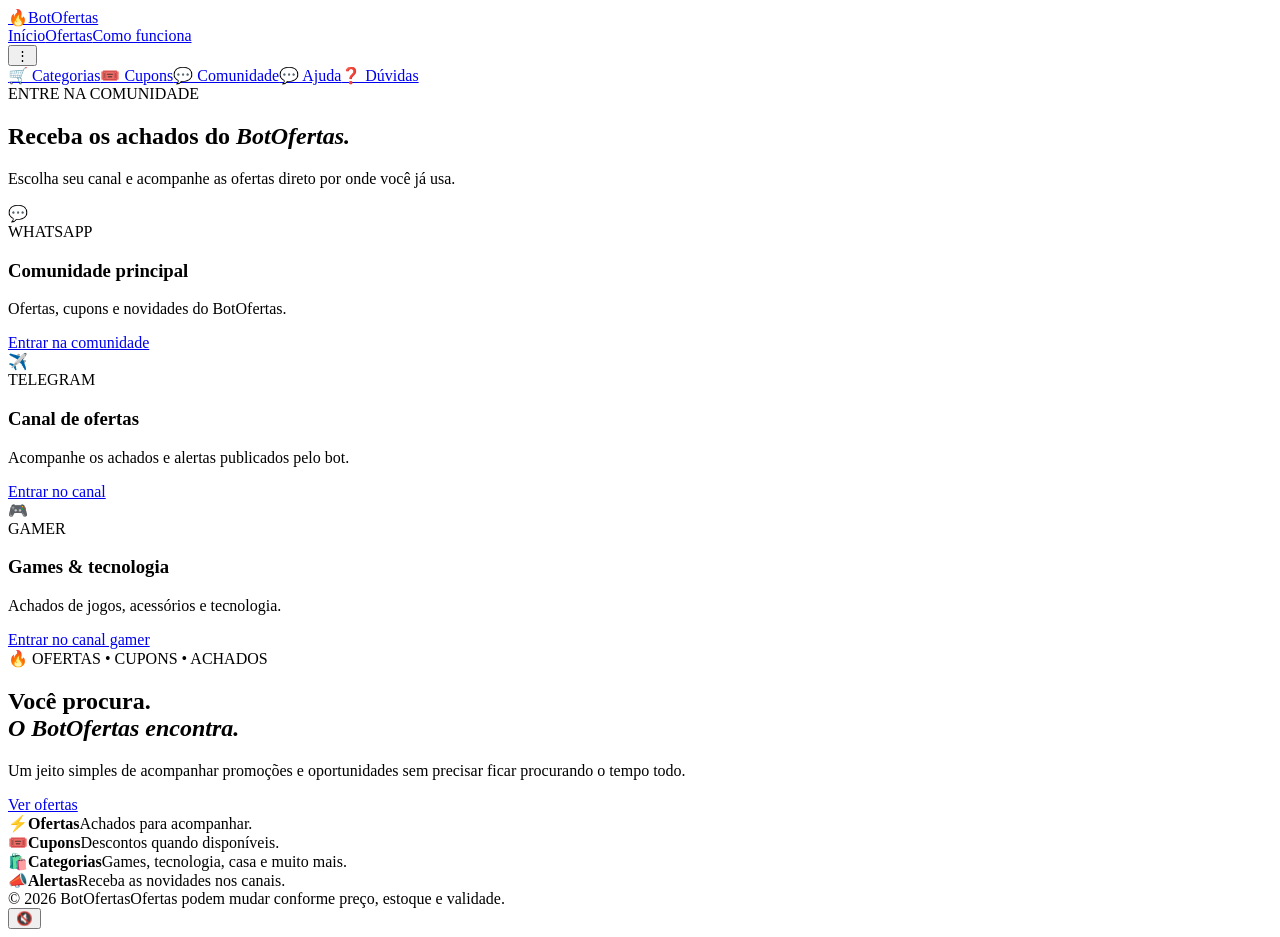
==== index.html @ 66fcbed9 "Add files via upload" ====
<!doctype html>
<html lang="pt-BR">
<head>
<meta charset="utf-8"><meta name="viewport" content="width=device-width,initial-scale=1">
<meta name="theme-color" content="#07090d"><meta name="description" content="BotOfertas — ofertas, cupons e achados em um só lugar.">
<title>BotOfertas — Ofertas que chegam até você</title><link rel="stylesheet" href="assets/style.css">
</head>
<body class="home-page">
<header class="top"><div class="wrap nav">
<a class="brand" href="index.html"><span class="logo">🔥</span><span>BotOfertas</span></a>
<nav class="navlinks"><a class="active" href="index.html">Início</a><a href="pages/ofertas.html">Ofertas</a><a href="pages/como-funciona.html">Como funciona</a></nav>
<div class="menu"><button class="dots" aria-label="Abrir menu">⋮</button><div class="drop"><a href="pages/categorias.html">🛒 Categorias</a><a href="pages/cupons.html">🎟️ Cupons</a><a href="pages/comunidade.html">💬 Comunidade</a><a href="pages/suporte.html">💬 Ajuda</a><a href="pages/faq.html">❓ Dúvidas</a></div></div>
</div></header>
<main>
<section class="wrap home-community">
<div class="home-community-title"><span class="eyebrow">ENTRE NA COMUNIDADE</span><h1>Receba os achados do <em>BotOfertas.</em></h1><p>Escolha seu canal e acompanhe as ofertas direto por onde você já usa.</p></div>
<div class="grid3 community-grid">
<article class="community-card whatsapp"><div class="community-icon">💬</div><span class="community-label">WHATSAPP</span><h3>Comunidade principal</h3><p>Ofertas, cupons e novidades do BotOfertas.</p><a class="btn green" target="_blank" rel="noopener" href="https://chat.whatsapp.com/Id3EvNP7hPoFkKRGeo7KUa">Entrar na comunidade</a></article>
<article class="community-card telegram"><div class="community-icon">✈️</div><span class="community-label">TELEGRAM</span><h3>Canal de ofertas</h3><p>Acompanhe os achados e alertas publicados pelo bot.</p><a class="btn blue" target="_blank" rel="noopener" href="https://t.me/+ghBFsZhCLo01ZTAx">Entrar no canal</a></article>
<article class="community-card gamer"><div class="community-icon">🎮</div><span class="community-label">GAMER</span><h3>Games & tecnologia</h3><p>Achados de jogos, acessórios e tecnologia.</p><a class="btn yellow" target="_blank" rel="noopener" href="https://t.me/+EymHioEiIH5lNGUx">Entrar no canal gamer</a></article>
</div>
</section>
<section class="wrap home-hero"><span class="pill">🔥 OFERTAS • CUPONS • ACHADOS</span><h2>Você procura.<br><em>O BotOfertas encontra.</em></h2><p>Um jeito simples de acompanhar promoções e oportunidades sem precisar ficar procurando o tempo todo.</p><div class="actions"><a class="btn green btn-main" href="pages/ofertas.html">Ver ofertas</a></div></section>
<section class="wrap section home-features"><div class="grid4"><div class="metric"><b>⚡</b><strong>Ofertas</strong><span>Achados para acompanhar.</span></div><div class="metric"><b>🎟️</b><strong>Cupons</strong><span>Descontos quando disponíveis.</span></div><div class="metric"><b>🛍️</b><strong>Categorias</strong><span>Games, tecnologia, casa e muito mais.</span></div><div class="metric"><b>📣</b><strong>Alertas</strong><span>Receba as novidades nos canais.</span></div></div></section>
</main>
<footer class="footer"><div class="wrap footerbar"><span>© 2026 BotOfertas</span><span>Ofertas podem mudar conforme preço, estoque e validade.</span></div></footer>
<button class="sound-toggle" type="button" aria-label="Ativar sons" title="Ativar sons"><span>🔇</span></button>
<script src="assets/app.js"></script></body></html>
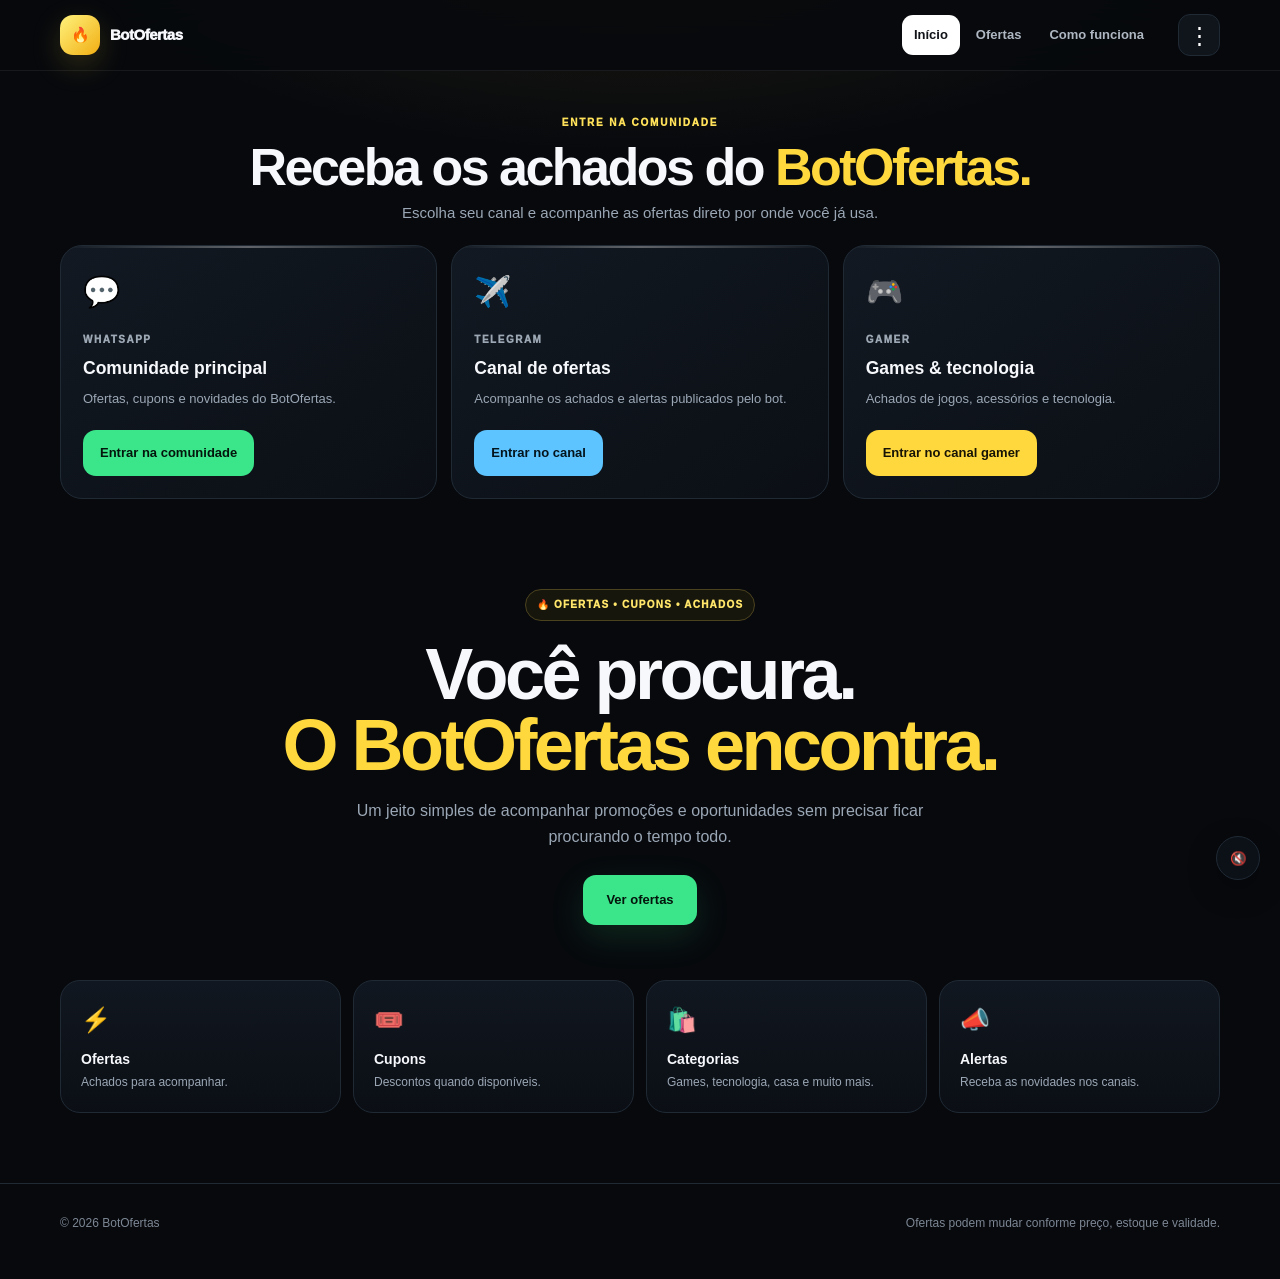
==== commit 896c95a4: "Bot ofertas grupos 24h" ====
--- a/index.html
+++ b/index.html
@@ -1,9 +1,16 @@
 <!doctype html>
 <html lang="pt-BR">
-<head>
+<head><meta name="color-scheme" content="dark">
 <meta charset="utf-8"><meta name="viewport" content="width=device-width,initial-scale=1">
 <meta name="theme-color" content="#07090d"><meta name="description" content="BotOfertas — ofertas, cupons e achados em um só lugar.">
-<title>BotOfertas — Ofertas que chegam até você</title><link rel="stylesheet" href="assets/style.css">
+<title>BotOfertas — Ofertas que chegam até você</title><style>
+:root{--bg:#07090d;--card:#0e131a;--card2:#121922;--line:#202a35;--text:#f6f8fb;--muted:#9ba7b5;--yellow:#ffd83d;--green:#3be58a;--blue:#5ec4ff;--shadow:0 22px 70px rgba(0,0,0,.42);--r:20px}*{box-sizing:border-box}html{scroll-behavior:smooth}body{margin:0;background:radial-gradient(900px 420px at 50% -140px,rgba(255,216,61,.13),transparent 70%),var(--bg);color:var(--text);font:15px/1.6 Inter,Segoe UI,Arial,sans-serif}a{color:inherit}.wrap{width:min(1160px,calc(100% - 32px));margin:auto}.top{position:sticky;top:0;z-index:20;background:rgba(7,9,13,.9);border-bottom:1px solid rgba(255,255,255,.07);backdrop-filter:blur(16px)}.nav{min-height:70px;display:flex;align-items:center;gap:22px}.brand{display:flex;align-items:center;gap:10px;text-decoration:none;font-weight:950;letter-spacing:-.5px;margin-right:auto}.logo{width:40px;height:40px;border-radius:13px;display:grid;place-items:center;background:linear-gradient(135deg,#fff27c,#f1ae13);box-shadow:0 10px 30px rgba(255,216,61,.18)}.navlinks{display:flex;gap:4px}.navlinks a,.drop a{padding:10px 12px;border-radius:11px;text-decoration:none;color:#aeb7c2;font-size:13px;font-weight:800}.navlinks a:hover,.navlinks a.active,.drop a:hover{background:#fff;color:#101318}.menu{position:relative}.dots{width:42px;height:42px;border:1px solid var(--line);border-radius:12px;background:#10151c;color:#fff;font-size:23px;cursor:pointer}.drop{position:absolute;right:0;top:50px;width:245px;padding:8px;background:#0e131a;border:1px solid var(--line);border-radius:16px;box-shadow:var(--shadow);display:none}.menu.open .drop{display:grid}.drop a{display:block}.hero{padding:90px 0 58px;text-align:center}.pill{display:inline-block;border:1px solid #4b421e;background:#17160d;color:#ffe66a;border-radius:999px;padding:7px 11px;font-size:10px;font-weight:950;letter-spacing:1.2px}.hero h1{font-size:clamp(46px,8vw,82px);line-height:.96;letter-spacing:-4px;margin:20px auto 18px;max-width:900px}.hero h1 em{font-style:normal;color:var(--yellow)}.hero p,.pagehero p{max-width:760px;margin:auto;color:var(--muted);font-size:17px}.actions{display:flex;gap:10px;justify-content:center;flex-wrap:wrap;margin-top:25px}.btn{display:inline-flex;align-items:center;justify-content:center;padding:12px 16px;border-radius:13px;border:1px solid var(--line);background:var(--card2);text-decoration:none;font-size:13px;font-weight:900}.btn:hover{transform:translateY(-1px);filter:brightness(1.08)}.green{background:var(--green);color:#04150c;border-color:transparent}.blue{background:var(--blue);color:#04141d;border-color:transparent}.yellow{background:var(--yellow);color:#171305;border-color:transparent}.tabs{display:flex;gap:5px;overflow:auto;padding:5px;border:1px solid var(--line);border-radius:16px;background:#0b0f15}.tabs a{white-space:nowrap;text-decoration:none;color:#a7b0bb;font-size:12px;font-weight:850;padding:9px 12px;border-radius:10px}.tabs a:hover,.tabs a.active{background:#fff;color:#111}.section{padding:25px 0 70px}.eyebrow{font-size:10px;font-weight:950;letter-spacing:1.8px;color:#ffe15a}.section h2{font-size:35px;letter-spacing:-1.5px;margin:7px 0}.lead{max-width:760px;color:var(--muted)}.grid4{display:grid;grid-template-columns:repeat(4,1fr);gap:12px}.grid3{display:grid;grid-template-columns:repeat(3,1fr);gap:14px}.card,.metric,.panel,.faq details{border:1px solid var(--line);background:linear-gradient(180deg,#111720,#0b0f15);border-radius:var(--r)}.metric{padding:20px}.metric b{font-size:24px}.metric strong{display:block;margin-top:8px;font-size:14px}.metric span{display:block;color:var(--muted);font-size:12px;margin-top:3px}.card{padding:23px}.icon{font-size:25px}.card h3{margin:12px 0 6px}.card p,.panel p,.faq p{color:var(--muted);font-size:13px;line-height:1.7}.split{display:grid;grid-template-columns:1fr 1fr;gap:14px}.panel{padding:24px}.rows{margin-top:15px}.row{display:flex;gap:10px;border-top:1px solid rgba(255,255,255,.07);padding:11px 0;font-size:13px}.check{width:23px;height:23px;display:grid;place-items:center;background:#fff1;border-radius:8px;flex:none}.chips{display:flex;flex-wrap:wrap;gap:8px;margin-top:20px}.chip{padding:9px 12px;border:1px solid var(--line);border-radius:999px;background:#10161d;color:#d8dde4;font-size:12px}.callout{margin:25px auto 65px;padding:31px;border:1px solid #4b421e;border-radius:25px;background:radial-gradient(circle at 50% 0,rgba(255,216,61,.12),transparent 55%),#10150f}.callout h2{margin:0 0 7px}.callout p{color:var(--muted);max-width:720px}.pagehero{padding:72px 0 35px}.pagehero h1{font-size:clamp(38px,6vw,62px);line-height:1;letter-spacing:-3px;margin:13px 0}.notice{margin-top:18px;padding:14px 16px;border:1px solid var(--line);border-radius:14px;background:#0d1319;color:#aab4c0;font-size:12px}.faq{display:grid;gap:9px}.faq details{padding:15px 18px}.faq summary{cursor:pointer;font-weight:850;font-size:13px}.footer{border-top:1px solid var(--line);padding:30px 0 45px;color:#7d8794;font-size:12px}.footergrid{display:grid;grid-template-columns:2fr 1fr 1fr;gap:30px}.footer h4{color:#dce1e7;margin:0 0 10px}.footer a{display:block;text-decoration:none;color:#87919d;margin:7px 0}.status{display:inline-flex;align-items:center;gap:7px;border:1px solid var(--line);padding:7px 10px;border-radius:999px;color:#b8c0cb;font-size:11px;font-weight:800}.dot{width:7px;height:7px;border-radius:50%;background:#6d7681}.chat{display:grid;grid-template-columns:1fr .75fr;gap:14px}.chatbox{border:1px solid var(--line);border-radius:23px;background:#0e141b;padding:22px}.bubble{max-width:82%;padding:11px 13px;border-radius:14px;background:#181f28;color:#dce2e9;font-size:12px;margin-top:11px}.bubble.me{margin-left:auto;background:#29250e;color:#ffe979}@media(max-width:850px){.navlinks{display:none}.grid4{grid-template-columns:1fr 1fr}.grid3,.split,.chat,.footergrid{grid-template-columns:1fr}}@media(max-width:540px){.grid4,.grid3{grid-template-columns:1fr}.hero{padding-top:62px}.hero h1{letter-spacing:-2.5px}.section h2{font-size:29px}}
+.section-head{display:flex;align-items:end;justify-content:space-between;gap:20px}.section-head h2{margin:6px 0}.section-head p{color:var(--muted);max-width:720px;margin:0}.community-home{padding:15px 0 35px}.community-grid{margin-top:20px}.community-card{position:relative;overflow:hidden;padding:22px;border:1px solid var(--line);background:linear-gradient(145deg,#121922,#0b0f15);border-radius:22px;min-height:230px;display:flex;flex-direction:column}.community-card:before{content:"";position:absolute;inset:0 auto auto 0;width:100%;height:2px;background:linear-gradient(90deg,transparent,#ffffff55,transparent)}.community-icon{font-size:30px;margin-bottom:16px}.community-label{font-size:10px;font-weight:950;letter-spacing:1.5px;color:#9da8b5}.community-card h3{margin:6px 0}.community-card p{color:var(--muted);font-size:13px;line-height:1.65;margin:0 0 20px}.community-card .btn{margin-top:auto;align-self:flex-start}.text-link{display:inline-block;margin-top:16px;text-decoration:none;color:#ffe66a;font-size:13px;font-weight:900}.text-link:hover{text-decoration:underline}.footerbar{display:flex;justify-content:space-between;gap:20px;flex-wrap:wrap}.tabs{display:none}@media(max-width:850px){.section-head{align-items:flex-start}.community-card{min-height:0}}
+
+/* BotOfertas — detalhes de interação */
+.home-community{padding:38px 0 20px}.home-community-title{max-width:820px;margin:0 auto 20px;text-align:center}.home-community-title h1{font-size:clamp(30px,5vw,52px);line-height:1;letter-spacing:-2.5px;margin:8px 0}.home-community-title h1 em{font-style:normal;color:var(--yellow)}.home-community-title p{color:var(--muted);margin:0 auto;max-width:650px}.home-hero{text-align:center;padding:70px 0 30px}.home-hero h2{font-size:clamp(42px,7vw,72px);line-height:.98;letter-spacing:-3.5px;margin:18px auto;max-width:850px}.home-hero h2 em{font-style:normal;color:var(--yellow)}.home-hero p{max-width:650px;margin:auto;color:var(--muted);font-size:16px}.btn-main{padding:14px 22px;box-shadow:0 12px 35px rgba(59,229,138,.14)}.home-features{padding-top:25px}.sound-toggle{position:fixed;right:20px;bottom:20px;z-index:30;width:44px;height:44px;border:1px solid var(--line);border-radius:50%;background:rgba(14,19,26,.92);color:#fff;cursor:pointer;box-shadow:0 10px 30px rgba(0,0,0,.3);backdrop-filter:blur(10px);transition:transform .2s,background .2s}.sound-toggle:hover{transform:translateY(-2px);background:#171e27}.lift-in{animation:rise .45s ease both}.community-card{transition:transform .22s ease,border-color .22s ease,box-shadow .22s ease}.community-card:hover,.card:hover,.metric:hover,.panel:hover{transform:translateY(-4px);border-color:#33404d;box-shadow:0 18px 45px rgba(0,0,0,.18)}@keyframes rise{from{opacity:0;transform:translateY(7px)}to{opacity:1;transform:none}}
+
+</style>
 </head>
 <body class="home-page">
 <header class="top"><div class="wrap nav">
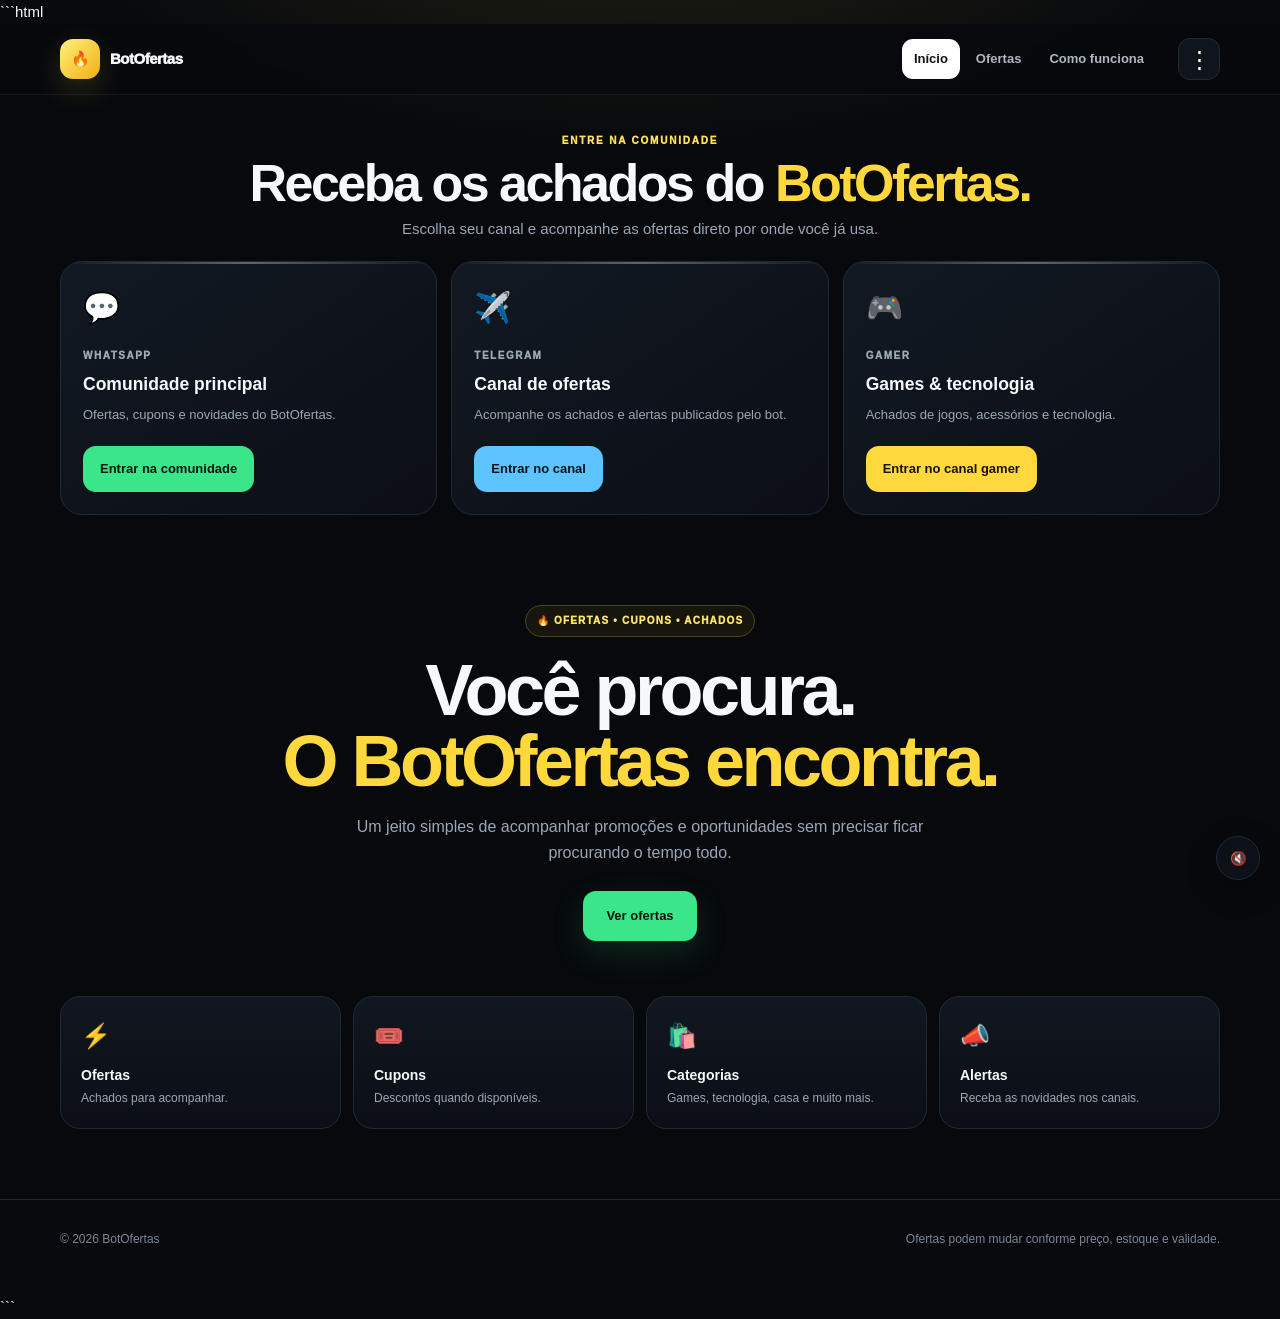
==== commit 785d3258: "Update index.html" ====
--- a/index.html
+++ b/index.html
@@ -1,35 +1,300 @@
+```html
 <!doctype html>
 <html lang="pt-BR">
-<head><meta name="color-scheme" content="dark">
-<meta charset="utf-8"><meta name="viewport" content="width=device-width,initial-scale=1">
-<meta name="theme-color" content="#07090d"><meta name="description" content="BotOfertas — ofertas, cupons e achados em um só lugar.">
-<title>BotOfertas — Ofertas que chegam até você</title><style>
-:root{--bg:#07090d;--card:#0e131a;--card2:#121922;--line:#202a35;--text:#f6f8fb;--muted:#9ba7b5;--yellow:#ffd83d;--green:#3be58a;--blue:#5ec4ff;--shadow:0 22px 70px rgba(0,0,0,.42);--r:20px}*{box-sizing:border-box}html{scroll-behavior:smooth}body{margin:0;background:radial-gradient(900px 420px at 50% -140px,rgba(255,216,61,.13),transparent 70%),var(--bg);color:var(--text);font:15px/1.6 Inter,Segoe UI,Arial,sans-serif}a{color:inherit}.wrap{width:min(1160px,calc(100% - 32px));margin:auto}.top{position:sticky;top:0;z-index:20;background:rgba(7,9,13,.9);border-bottom:1px solid rgba(255,255,255,.07);backdrop-filter:blur(16px)}.nav{min-height:70px;display:flex;align-items:center;gap:22px}.brand{display:flex;align-items:center;gap:10px;text-decoration:none;font-weight:950;letter-spacing:-.5px;margin-right:auto}.logo{width:40px;height:40px;border-radius:13px;display:grid;place-items:center;background:linear-gradient(135deg,#fff27c,#f1ae13);box-shadow:0 10px 30px rgba(255,216,61,.18)}.navlinks{display:flex;gap:4px}.navlinks a,.drop a{padding:10px 12px;border-radius:11px;text-decoration:none;color:#aeb7c2;font-size:13px;font-weight:800}.navlinks a:hover,.navlinks a.active,.drop a:hover{background:#fff;color:#101318}.menu{position:relative}.dots{width:42px;height:42px;border:1px solid var(--line);border-radius:12px;background:#10151c;color:#fff;font-size:23px;cursor:pointer}.drop{position:absolute;right:0;top:50px;width:245px;padding:8px;background:#0e131a;border:1px solid var(--line);border-radius:16px;box-shadow:var(--shadow);display:none}.menu.open .drop{display:grid}.drop a{display:block}.hero{padding:90px 0 58px;text-align:center}.pill{display:inline-block;border:1px solid #4b421e;background:#17160d;color:#ffe66a;border-radius:999px;padding:7px 11px;font-size:10px;font-weight:950;letter-spacing:1.2px}.hero h1{font-size:clamp(46px,8vw,82px);line-height:.96;letter-spacing:-4px;margin:20px auto 18px;max-width:900px}.hero h1 em{font-style:normal;color:var(--yellow)}.hero p,.pagehero p{max-width:760px;margin:auto;color:var(--muted);font-size:17px}.actions{display:flex;gap:10px;justify-content:center;flex-wrap:wrap;margin-top:25px}.btn{display:inline-flex;align-items:center;justify-content:center;padding:12px 16px;border-radius:13px;border:1px solid var(--line);background:var(--card2);text-decoration:none;font-size:13px;font-weight:900}.btn:hover{transform:translateY(-1px);filter:brightness(1.08)}.green{background:var(--green);color:#04150c;border-color:transparent}.blue{background:var(--blue);color:#04141d;border-color:transparent}.yellow{background:var(--yellow);color:#171305;border-color:transparent}.tabs{display:flex;gap:5px;overflow:auto;padding:5px;border:1px solid var(--line);border-radius:16px;background:#0b0f15}.tabs a{white-space:nowrap;text-decoration:none;color:#a7b0bb;font-size:12px;font-weight:850;padding:9px 12px;border-radius:10px}.tabs a:hover,.tabs a.active{background:#fff;color:#111}.section{padding:25px 0 70px}.eyebrow{font-size:10px;font-weight:950;letter-spacing:1.8px;color:#ffe15a}.section h2{font-size:35px;letter-spacing:-1.5px;margin:7px 0}.lead{max-width:760px;color:var(--muted)}.grid4{display:grid;grid-template-columns:repeat(4,1fr);gap:12px}.grid3{display:grid;grid-template-columns:repeat(3,1fr);gap:14px}.card,.metric,.panel,.faq details{border:1px solid var(--line);background:linear-gradient(180deg,#111720,#0b0f15);border-radius:var(--r)}.metric{padding:20px}.metric b{font-size:24px}.metric strong{display:block;margin-top:8px;font-size:14px}.metric span{display:block;color:var(--muted);font-size:12px;margin-top:3px}.card{padding:23px}.icon{font-size:25px}.card h3{margin:12px 0 6px}.card p,.panel p,.faq p{color:var(--muted);font-size:13px;line-height:1.7}.split{display:grid;grid-template-columns:1fr 1fr;gap:14px}.panel{padding:24px}.rows{margin-top:15px}.row{display:flex;gap:10px;border-top:1px solid rgba(255,255,255,.07);padding:11px 0;font-size:13px}.check{width:23px;height:23px;display:grid;place-items:center;background:#fff1;border-radius:8px;flex:none}.chips{display:flex;flex-wrap:wrap;gap:8px;margin-top:20px}.chip{padding:9px 12px;border:1px solid var(--line);border-radius:999px;background:#10161d;color:#d8dde4;font-size:12px}.callout{margin:25px auto 65px;padding:31px;border:1px solid #4b421e;border-radius:25px;background:radial-gradient(circle at 50% 0,rgba(255,216,61,.12),transparent 55%),#10150f}.callout h2{margin:0 0 7px}.callout p{color:var(--muted);max-width:720px}.pagehero{padding:72px 0 35px}.pagehero h1{font-size:clamp(38px,6vw,62px);line-height:1;letter-spacing:-3px;margin:13px 0}.notice{margin-top:18px;padding:14px 16px;border:1px solid var(--line);border-radius:14px;background:#0d1319;color:#aab4c0;font-size:12px}.faq{display:grid;gap:9px}.faq details{padding:15px 18px}.faq summary{cursor:pointer;font-weight:850;font-size:13px}.footer{border-top:1px solid var(--line);padding:30px 0 45px;color:#7d8794;font-size:12px}.footergrid{display:grid;grid-template-columns:2fr 1fr 1fr;gap:30px}.footer h4{color:#dce1e7;margin:0 0 10px}.footer a{display:block;text-decoration:none;color:#87919d;margin:7px 0}.status{display:inline-flex;align-items:center;gap:7px;border:1px solid var(--line);padding:7px 10px;border-radius:999px;color:#b8c0cb;font-size:11px;font-weight:800}.dot{width:7px;height:7px;border-radius:50%;background:#6d7681}.chat{display:grid;grid-template-columns:1fr .75fr;gap:14px}.chatbox{border:1px solid var(--line);border-radius:23px;background:#0e141b;padding:22px}.bubble{max-width:82%;padding:11px 13px;border-radius:14px;background:#181f28;color:#dce2e9;font-size:12px;margin-top:11px}.bubble.me{margin-left:auto;background:#29250e;color:#ffe979}@media(max-width:850px){.navlinks{display:none}.grid4{grid-template-columns:1fr 1fr}.grid3,.split,.chat,.footergrid{grid-template-columns:1fr}}@media(max-width:540px){.grid4,.grid3{grid-template-columns:1fr}.hero{padding-top:62px}.hero h1{letter-spacing:-2.5px}.section h2{font-size:29px}}
-.section-head{display:flex;align-items:end;justify-content:space-between;gap:20px}.section-head h2{margin:6px 0}.section-head p{color:var(--muted);max-width:720px;margin:0}.community-home{padding:15px 0 35px}.community-grid{margin-top:20px}.community-card{position:relative;overflow:hidden;padding:22px;border:1px solid var(--line);background:linear-gradient(145deg,#121922,#0b0f15);border-radius:22px;min-height:230px;display:flex;flex-direction:column}.community-card:before{content:"";position:absolute;inset:0 auto auto 0;width:100%;height:2px;background:linear-gradient(90deg,transparent,#ffffff55,transparent)}.community-icon{font-size:30px;margin-bottom:16px}.community-label{font-size:10px;font-weight:950;letter-spacing:1.5px;color:#9da8b5}.community-card h3{margin:6px 0}.community-card p{color:var(--muted);font-size:13px;line-height:1.65;margin:0 0 20px}.community-card .btn{margin-top:auto;align-self:flex-start}.text-link{display:inline-block;margin-top:16px;text-decoration:none;color:#ffe66a;font-size:13px;font-weight:900}.text-link:hover{text-decoration:underline}.footerbar{display:flex;justify-content:space-between;gap:20px;flex-wrap:wrap}.tabs{display:none}@media(max-width:850px){.section-head{align-items:flex-start}.community-card{min-height:0}}
-
-/* BotOfertas — detalhes de interação */
-.home-community{padding:38px 0 20px}.home-community-title{max-width:820px;margin:0 auto 20px;text-align:center}.home-community-title h1{font-size:clamp(30px,5vw,52px);line-height:1;letter-spacing:-2.5px;margin:8px 0}.home-community-title h1 em{font-style:normal;color:var(--yellow)}.home-community-title p{color:var(--muted);margin:0 auto;max-width:650px}.home-hero{text-align:center;padding:70px 0 30px}.home-hero h2{font-size:clamp(42px,7vw,72px);line-height:.98;letter-spacing:-3.5px;margin:18px auto;max-width:850px}.home-hero h2 em{font-style:normal;color:var(--yellow)}.home-hero p{max-width:650px;margin:auto;color:var(--muted);font-size:16px}.btn-main{padding:14px 22px;box-shadow:0 12px 35px rgba(59,229,138,.14)}.home-features{padding-top:25px}.sound-toggle{position:fixed;right:20px;bottom:20px;z-index:30;width:44px;height:44px;border:1px solid var(--line);border-radius:50%;background:rgba(14,19,26,.92);color:#fff;cursor:pointer;box-shadow:0 10px 30px rgba(0,0,0,.3);backdrop-filter:blur(10px);transition:transform .2s,background .2s}.sound-toggle:hover{transform:translateY(-2px);background:#171e27}.lift-in{animation:rise .45s ease both}.community-card{transition:transform .22s ease,border-color .22s ease,box-shadow .22s ease}.community-card:hover,.card:hover,.metric:hover,.panel:hover{transform:translateY(-4px);border-color:#33404d;box-shadow:0 18px 45px rgba(0,0,0,.18)}@keyframes rise{from{opacity:0;transform:translateY(7px)}to{opacity:1;transform:none}}
-
+<head>
+<meta name="color-scheme" content="dark">
+<meta charset="utf-8">
+<meta name="viewport" content="width=device-width,initial-scale=1">
+<meta name="theme-color" content="#07090d">
+<meta name="description" content="BotOfertas — ofertas, cupons e achados em um só lugar.">
+<title>BotOfertas — Ofertas que chegam até você</title>
+
+<style>
+:root{--bg:#07090d;--card:#0e131a;--card2:#121922;--line:#202a35;--text:#f6f8fb;--muted:#9ba7b5;--yellow:#ffd83d;--green:#3be58a;--blue:#5ec4ff;--shadow:0 22px 70px rgba(0,0,0,.42);--r:20px}
+*{box-sizing:border-box}
+html{scroll-behavior:smooth}
+body{margin:0;background:radial-gradient(900px 420px at 50% -140px,rgba(255,216,61,.13),transparent 70%),var(--bg);color:var(--text);font:15px/1.6 Inter,Segoe UI,Arial,sans-serif}
+a{color:inherit}
+.wrap{width:min(1160px,calc(100% - 32px));margin:auto}
+.top{position:sticky;top:0;z-index:20;background:rgba(7,9,13,.9);border-bottom:1px solid rgba(255,255,255,.07);backdrop-filter:blur(16px)}
+.nav{min-height:70px;display:flex;align-items:center;gap:22px}
+.brand{display:flex;align-items:center;gap:10px;text-decoration:none;font-weight:950;letter-spacing:-.5px;margin-right:auto}
+.logo{width:40px;height:40px;border-radius:13px;display:grid;place-items:center;background:linear-gradient(135deg,#fff27c,#f1ae13);box-shadow:0 10px 30px rgba(255,216,61,.18)}
+.navlinks{display:flex;gap:4px}
+.navlinks a,.drop a{padding:10px 12px;border-radius:11px;text-decoration:none;color:#aeb7c2;font-size:13px;font-weight:800}
+.navlinks a:hover,.navlinks a.active,.drop a:hover{background:#fff;color:#101318}
+.menu{position:relative}
+.dots{width:42px;height:42px;border:1px solid var(--line);border-radius:12px;background:#10151c;color:#fff;font-size:23px;cursor:pointer}
+.drop{position:absolute;right:0;top:50px;width:245px;padding:8px;background:#0e131a;border:1px solid var(--line);border-radius:16px;box-shadow:var(--shadow);display:none}
+.menu.open .drop{display:grid}
+.drop a{display:block}
+.hero{padding:90px 0 58px;text-align:center}
+.pill{display:inline-block;border:1px solid #4b421e;background:#17160d;color:#ffe66a;border-radius:999px;padding:7px 11px;font-size:10px;font-weight:950;letter-spacing:1.2px}
+.hero h1{font-size:clamp(46px,8vw,82px);line-height:.96;letter-spacing:-4px;margin:20px auto 18px;max-width:900px}
+.hero h1 em{font-style:normal;color:var(--yellow)}
+.hero p,.pagehero p{max-width:760px;margin:auto;color:var(--muted);font-size:17px}
+.actions{display:flex;gap:10px;justify-content:center;flex-wrap:wrap;margin-top:25px}
+.btn{display:inline-flex;align-items:center;justify-content:center;padding:12px 16px;border-radius:13px;border:1px solid var(--line);background:var(--card2);text-decoration:none;font-size:13px;font-weight:900}
+.btn:hover{transform:translateY(-1px);filter:brightness(1.08)}
+.green{background:var(--green);color:#04150c;border-color:transparent}
+.blue{background:var(--blue);color:#04141d;border-color:transparent}
+.yellow{background:var(--yellow);color:#171305;border-color:transparent}
+.tabs{display:flex;gap:5px;overflow:auto;padding:5px;border:1px solid var(--line);border-radius:16px;background:#0b0f15}
+.tabs a{white-space:nowrap;text-decoration:none;color:#a7b0bb;font-size:12px;font-weight:850;padding:9px 12px;border-radius:10px}
+.tabs a:hover,.tabs a.active{background:#fff;color:#111}
+.section{padding:25px 0 70px}
+.eyebrow{font-size:10px;font-weight:950;letter-spacing:1.8px;color:#ffe15a}
+.section h2{font-size:35px;letter-spacing:-1.5px;margin:7px 0}
+.lead{max-width:760px;color:var(--muted)}
+.grid4{display:grid;grid-template-columns:repeat(4,1fr);gap:12px}
+.grid3{display:grid;grid-template-columns:repeat(3,1fr);gap:14px}
+.card,.metric,.panel,.faq details{border:1px solid var(--line);background:linear-gradient(180deg,#111720,#0b0f15);border-radius:var(--r)}
+.metric{padding:20px}
+.metric b{font-size:24px}
+.metric strong{display:block;margin-top:8px;font-size:14px}
+.metric span{display:block;color:var(--muted);font-size:12px;margin-top:3px}
+.card{padding:23px}
+.icon{font-size:25px}
+.card h3{margin:12px 0 6px}
+.card p,.panel p,.faq p{color:var(--muted);font-size:13px;line-height:1.7}
+.split{display:grid;grid-template-columns:1fr 1fr;gap:14px}
+.panel{padding:24px}
+.rows{margin-top:15px}
+.row{display:flex;gap:10px;border-top:1px solid rgba(255,255,255,.07);padding:11px 0;font-size:13px}
+.check{width:23px;height:23px;display:grid;place-items:center;background:#fff1;border-radius:8px;flex:none}
+.chips{display:flex;flex-wrap:wrap;gap:8px;margin-top:20px}
+.chip{padding:9px 12px;border:1px solid var(--line);border-radius:999px;background:#10161d;color:#d8dde4;font-size:12px}
+.callout{margin:25px auto 65px;padding:31px;border:1px solid #4b421e;border-radius:25px;background:radial-gradient(circle at 50% 0,rgba(255,216,61,.12),transparent 55%),#10150f}
+.callout h2{margin:0 0 7px}
+.callout p{color:var(--muted);max-width:720px}
+.pagehero{padding:72px 0 35px}
+.pagehero h1{font-size:clamp(38px,6vw,62px);line-height:1;letter-spacing:-3px;margin:13px 0}
+.notice{margin-top:18px;padding:14px 16px;border:1px solid var(--line);border-radius:14px;background:#0d1319;color:#aab4c0;font-size:12px}
+.faq{display:grid;gap:9px}
+.faq details{padding:15px 18px}
+.faq summary{cursor:pointer;font-weight:850;font-size:13px}
+.footer{border-top:1px solid var(--line);padding:30px 0 45px;color:#7d8794;font-size:12px}
+.footergrid{display:grid;grid-template-columns:2fr 1fr 1fr;gap:30px}
+.footer h4{color:#dce1e7;margin:0 0 10px}
+.footer a{display:block;text-decoration:none;color:#87919d;margin:7px 0}
+.status{display:inline-flex;align-items:center;gap:7px;border:1px solid var(--line);padding:7px 10px;border-radius:999px;color:#b8c0cb;font-size:11px;font-weight:800}
+.dot{width:7px;height:7px;border-radius:50%;background:#6d7681}
+.chat{display:grid;grid-template-columns:1fr .75fr;gap:14px}
+.chatbox{border:1px solid var(--line);border-radius:23px;background:#0e141b;padding:22px}
+.bubble{max-width:82%;padding:11px 13px;border-radius:14px;background:#181f28;color:#dce2e9;font-size:12px;margin-top:11px}
+.bubble.me{margin-left:auto;background:#29250e;color:#ffe979}
+
+@media(max-width:850px){
+.navlinks{display:none}
+.grid4{grid-template-columns:1fr 1fr}
+.grid3,.split,.chat,.footergrid{grid-template-columns:1fr}
+}
+
+@media(max-width:540px){
+.grid4,.grid3{grid-template-columns:1fr}
+.hero{padding-top:62px}
+.hero h1{letter-spacing:-2.5px}
+.section h2{font-size:29px}
+}
+
+.section-head{display:flex;align-items:end;justify-content:space-between;gap:20px}
+.section-head h2{margin:6px 0}
+.section-head p{color:var(--muted);max-width:720px;margin:0}
+.community-home{padding:15px 0 35px}
+.community-grid{margin-top:20px}
+.community-card{position:relative;overflow:hidden;padding:22px;border:1px solid var(--line);background:linear-gradient(145deg,#121922,#0b0f15);border-radius:22px;min-height:230px;display:flex;flex-direction:column}
+.community-card:before{content:"";position:absolute;inset:0 auto auto 0;width:100%;height:2px;background:linear-gradient(90deg,transparent,#ffffff55,transparent)}
+.community-icon{font-size:30px;margin-bottom:16px}
+.community-label{font-size:10px;font-weight:950;letter-spacing:1.5px;color:#9da8b5}
+.community-card h3{margin:6px 0}
+.community-card p{color:var(--muted);font-size:13px;line-height:1.65;margin:0 0 20px}
+.community-card .btn{margin-top:auto;align-self:flex-start}
+.text-link{display:inline-block;margin-top:16px;text-decoration:none;color:#ffe66a;font-size:13px;font-weight:900}
+.text-link:hover{text-decoration:underline}
+.footerbar{display:flex;justify-content:space-between;gap:20px;flex-wrap:wrap}
+.tabs{display:none}
+
+@media(max-width:850px){
+.section-head{align-items:flex-start}
+.community-card{min-height:0}
+}
+
+.home-community{padding:38px 0 20px}
+.home-community-title{max-width:820px;margin:0 auto 20px;text-align:center}
+.home-community-title h1{font-size:clamp(30px,5vw,52px);line-height:1;letter-spacing:-2.5px;margin:8px 0}
+.home-community-title h1 em{font-style:normal;color:var(--yellow)}
+.home-community-title p{color:var(--muted);margin:0 auto;max-width:650px}
+.home-hero{text-align:center;padding:70px 0 30px}
+.home-hero h2{font-size:clamp(42px,7vw,72px);line-height:.98;letter-spacing:-3.5px;margin:18px auto;max-width:850px}
+.home-hero h2 em{font-style:normal;color:var(--yellow)}
+.home-hero p{max-width:650px;margin:auto;color:var(--muted);font-size:16px}
+.btn-main{padding:14px 22px;box-shadow:0 12px 35px rgba(59,229,138,.14)}
+.home-features{padding-top:25px}
+.sound-toggle{position:fixed;right:20px;bottom:20px;z-index:30;width:44px;height:44px;border:1px solid var(--line);border-radius:50%;background:rgba(14,19,26,.92);color:#fff;cursor:pointer;box-shadow:0 10px 30px rgba(0,0,0,.3);backdrop-filter:blur(10px);transition:transform .2s,background .2s}
+.sound-toggle:hover{transform:translateY(-2px);background:#171e27}
+.lift-in{animation:rise .45s ease both}
+.community-card{transition:transform .22s ease,border-color .22s ease,box-shadow .22s ease}
+.community-card:hover,.card:hover,.metric:hover,.panel:hover{transform:translateY(-4px);border-color:#33404d;box-shadow:0 18px 45px rgba(0,0,0,.18)}
+
+@keyframes rise{
+from{opacity:0;transform:translateY(7px)}
+to{opacity:1;transform:none}
+}
 </style>
 </head>
+
 <body class="home-page">
-<header class="top"><div class="wrap nav">
-<a class="brand" href="index.html"><span class="logo">🔥</span><span>BotOfertas</span></a>
-<nav class="navlinks"><a class="active" href="index.html">Início</a><a href="pages/ofertas.html">Ofertas</a><a href="pages/como-funciona.html">Como funciona</a></nav>
-<div class="menu"><button class="dots" aria-label="Abrir menu">⋮</button><div class="drop"><a href="pages/categorias.html">🛒 Categorias</a><a href="pages/cupons.html">🎟️ Cupons</a><a href="pages/comunidade.html">💬 Comunidade</a><a href="pages/suporte.html">💬 Ajuda</a><a href="pages/faq.html">❓ Dúvidas</a></div></div>
-</div></header>
+
+<header class="top">
+<div class="wrap nav">
+
+<a class="brand" href="index.html">
+<span class="logo">🔥</span>
+<span>BotOfertas</span>
+</a>
+
+<nav class="navlinks">
+<a class="active" href="index.html">Início</a>
+<a href="ofertas.html">Ofertas</a>
+<a href="como-funciona.html">Como funciona</a>
+</nav>
+
+<div class="menu">
+<button class="dots" aria-label="Abrir menu">⋮</button>
+
+<div class="drop">
+<a href="categorias.html">🛒 Categorias</a>
+<a href="cupons.html">🎟️ Cupons</a>
+<a href="comunidade.html">💬 Comunidade</a>
+<a href="suporte.html">💬 Ajuda</a>
+<a href="faq.html">❓ Dúvidas</a>
+</div>
+</div>
+
+</div>
+</header>
+
 <main>
+
 <section class="wrap home-community">
-<div class="home-community-title"><span class="eyebrow">ENTRE NA COMUNIDADE</span><h1>Receba os achados do <em>BotOfertas.</em></h1><p>Escolha seu canal e acompanhe as ofertas direto por onde você já usa.</p></div>
+
+<div class="home-community-title">
+<span class="eyebrow">ENTRE NA COMUNIDADE</span>
+
+<h1>
+Receba os achados do <em>BotOfertas.</em>
+</h1>
+
+<p>
+Escolha seu canal e acompanhe as ofertas direto por onde você já usa.
+</p>
+</div>
+
 <div class="grid3 community-grid">
-<article class="community-card whatsapp"><div class="community-icon">💬</div><span class="community-label">WHATSAPP</span><h3>Comunidade principal</h3><p>Ofertas, cupons e novidades do BotOfertas.</p><a class="btn green" target="_blank" rel="noopener" href="https://chat.whatsapp.com/Id3EvNP7hPoFkKRGeo7KUa">Entrar na comunidade</a></article>
-<article class="community-card telegram"><div class="community-icon">✈️</div><span class="community-label">TELEGRAM</span><h3>Canal de ofertas</h3><p>Acompanhe os achados e alertas publicados pelo bot.</p><a class="btn blue" target="_blank" rel="noopener" href="https://t.me/+ghBFsZhCLo01ZTAx">Entrar no canal</a></article>
-<article class="community-card gamer"><div class="community-icon">🎮</div><span class="community-label">GAMER</span><h3>Games & tecnologia</h3><p>Achados de jogos, acessórios e tecnologia.</p><a class="btn yellow" target="_blank" rel="noopener" href="https://t.me/+EymHioEiIH5lNGUx">Entrar no canal gamer</a></article>
+
+<article class="community-card whatsapp">
+<div class="community-icon">💬</div>
+<span class="community-label">WHATSAPP</span>
+<h3>Comunidade principal</h3>
+<p>Ofertas, cupons e novidades do BotOfertas.</p>
+
+<a class="btn green" target="_blank" rel="noopener" href="https://chat.whatsapp.com/Id3EvNP7hPoFkKRGeo7KUa">
+Entrar na comunidade
+</a>
+</article>
+
+<article class="community-card telegram">
+<div class="community-icon">✈️</div>
+<span class="community-label">TELEGRAM</span>
+<h3>Canal de ofertas</h3>
+<p>Acompanhe os achados e alertas publicados pelo bot.</p>
+
+<a class="btn blue" target="_blank" rel="noopener" href="https://t.me/+ghBFsZhCLo01ZTAx">
+Entrar no canal
+</a>
+</article>
+
+<article class="community-card gamer">
+<div class="community-icon">🎮</div>
+<span class="community-label">GAMER</span>
+<h3>Games & tecnologia</h3>
+<p>Achados de jogos, acessórios e tecnologia.</p>
+
+<a class="btn yellow" target="_blank" rel="noopener" href="https://t.me/+EymHioEiIH5lNGUx">
+Entrar no canal gamer
+</a>
+</article>
+
 </div>
 </section>
-<section class="wrap home-hero"><span class="pill">🔥 OFERTAS • CUPONS • ACHADOS</span><h2>Você procura.<br><em>O BotOfertas encontra.</em></h2><p>Um jeito simples de acompanhar promoções e oportunidades sem precisar ficar procurando o tempo todo.</p><div class="actions"><a class="btn green btn-main" href="pages/ofertas.html">Ver ofertas</a></div></section>
-<section class="wrap section home-features"><div class="grid4"><div class="metric"><b>⚡</b><strong>Ofertas</strong><span>Achados para acompanhar.</span></div><div class="metric"><b>🎟️</b><strong>Cupons</strong><span>Descontos quando disponíveis.</span></div><div class="metric"><b>🛍️</b><strong>Categorias</strong><span>Games, tecnologia, casa e muito mais.</span></div><div class="metric"><b>📣</b><strong>Alertas</strong><span>Receba as novidades nos canais.</span></div></div></section>
+
+<section class="wrap home-hero">
+
+<span class="pill">🔥 OFERTAS • CUPONS • ACHADOS</span>
+
+<h2>
+Você procura.<br>
+<em>O BotOfertas encontra.</em>
+</h2>
+
+<p>
+Um jeito simples de acompanhar promoções e oportunidades sem precisar ficar procurando o tempo todo.
+</p>
+
+<div class="actions">
+<a class="btn green btn-main" href="ofertas.html">
+Ver ofertas
+</a>
+</div>
+
+</section>
+
+<section class="wrap section home-features">
+
+<div class="grid4">
+
+<div class="metric">
+<b>⚡</b>
+<strong>Ofertas</strong>
+<span>Achados para acompanhar.</span>
+</div>
+
+<div class="metric">
+<b>🎟️</b>
+<strong>Cupons</strong>
+<span>Descontos quando disponíveis.</span>
+</div>
+
+<div class="metric">
+<b>🛍️</b>
+<strong>Categorias</strong>
+<span>Games, tecnologia, casa e muito mais.</span>
+</div>
+
+<div class="metric">
+<b>📣</b>
+<strong>Alertas</strong>
+<span>Receba as novidades nos canais.</span>
+</div>
+
+</div>
+</section>
+
 </main>
-<footer class="footer"><div class="wrap footerbar"><span>© 2026 BotOfertas</span><span>Ofertas podem mudar conforme preço, estoque e validade.</span></div></footer>
-<button class="sound-toggle" type="button" aria-label="Ativar sons" title="Ativar sons"><span>🔇</span></button>
-<script src="assets/app.js"></script></body></html>+
+<footer class="footer">
+<div class="wrap footerbar">
+<span>© 2026 BotOfertas</span>
+<span>Ofertas podem mudar conforme preço, estoque e validade.</span>
+</div>
+</footer>
+
+<button class="sound-toggle" type="button" aria-label="Ativar sons" title="Ativar sons">
+<span>🔇</span>
+</button>
+
+<script src="assets/app.js"></script>
+
+</body>
+</html>
+```
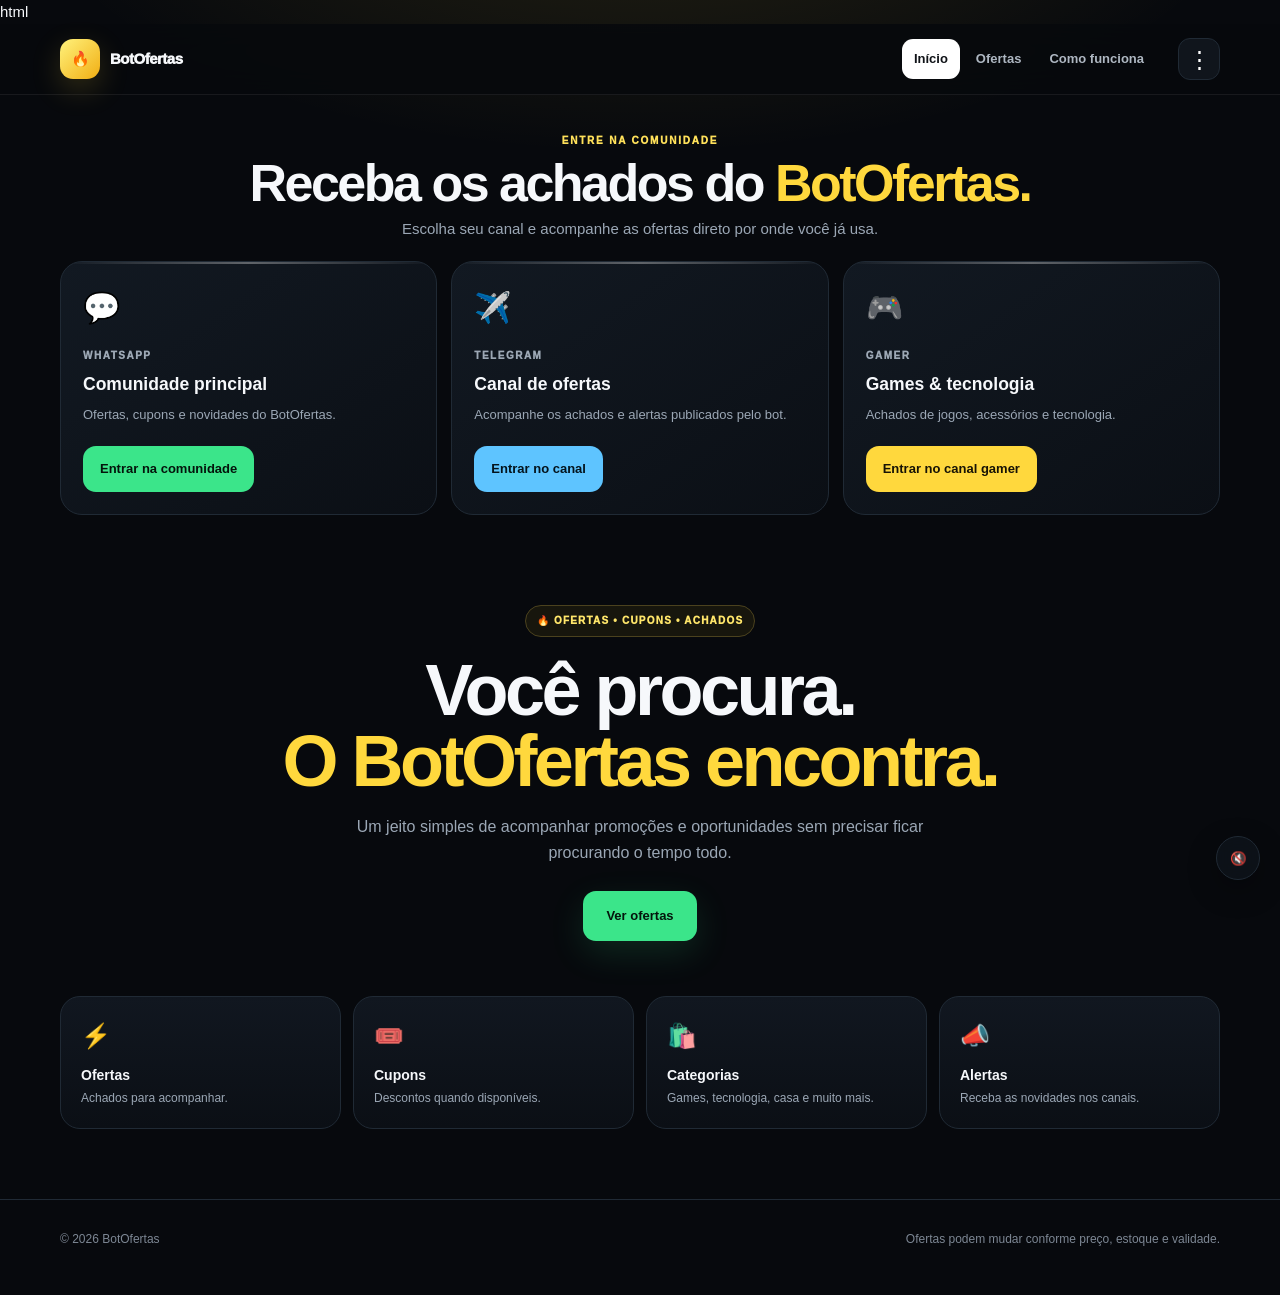
==== commit 656f7ddc: "index.html" ====
--- a/index.html
+++ b/index.html
@@ -1,4 +1,4 @@
-```html
+html
 <!doctype html>
 <html lang="pt-BR">
 <head>
@@ -297,4 +297,3 @@
 
 </body>
 </html>
-```
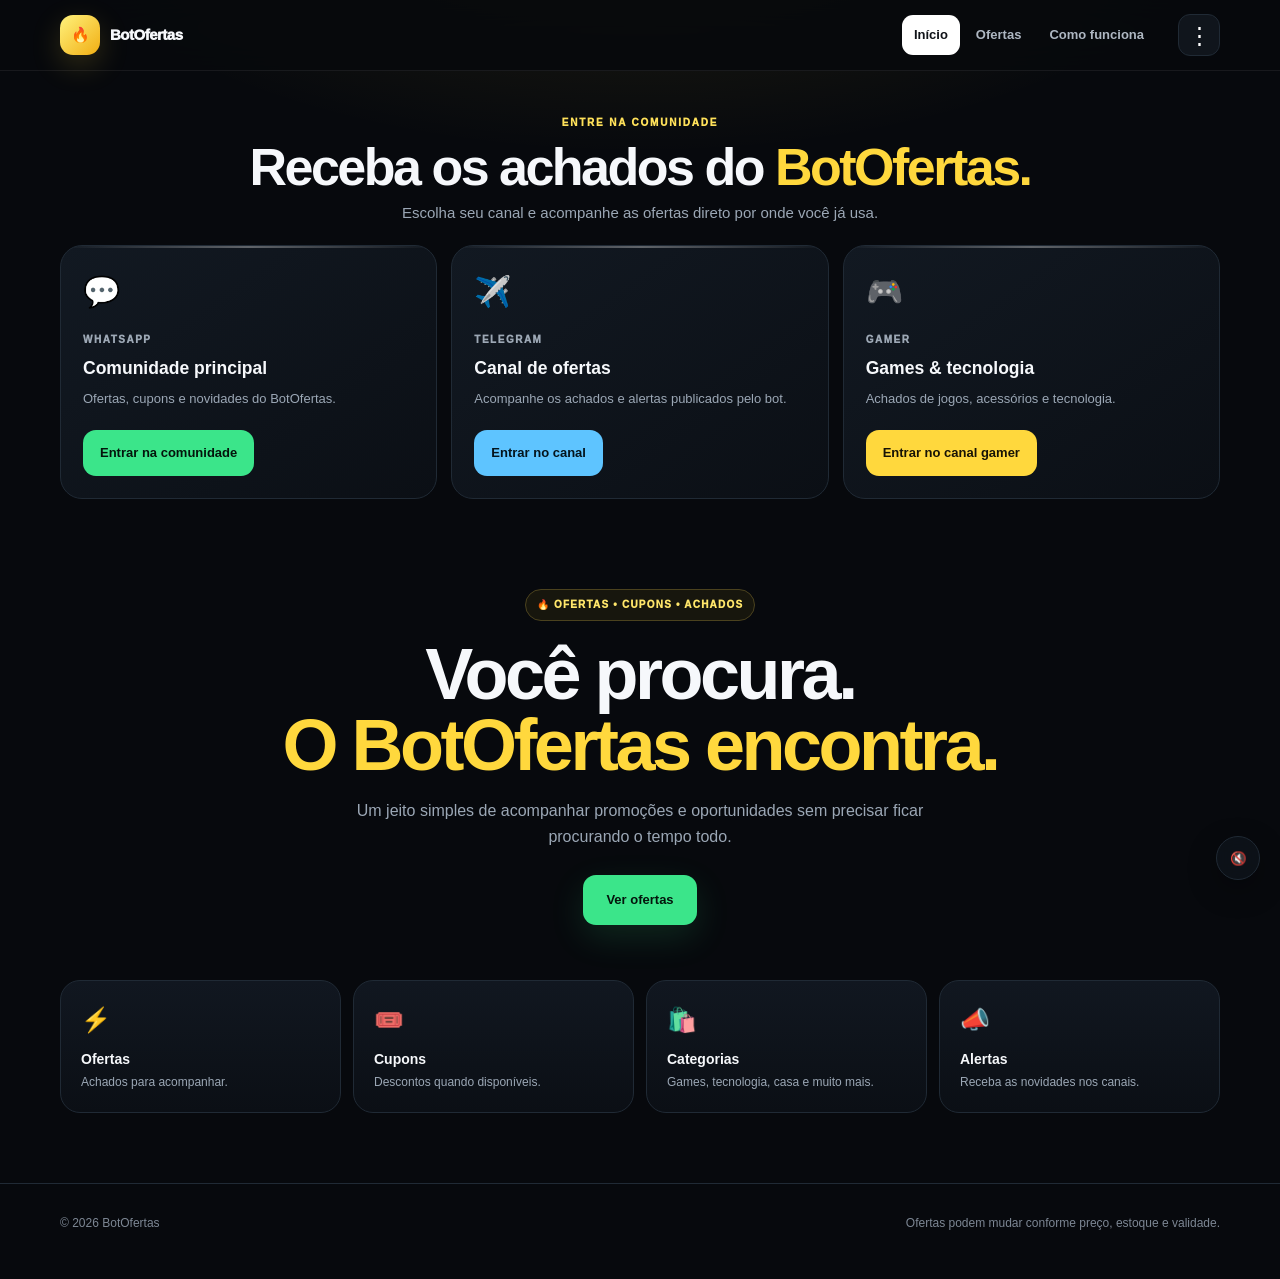
==== commit 2f8917bd: "Update index.html" ====
--- a/index.html
+++ b/index.html
@@ -1,4 +1,3 @@
-html
 <!doctype html>
 <html lang="pt-BR">
 <head>
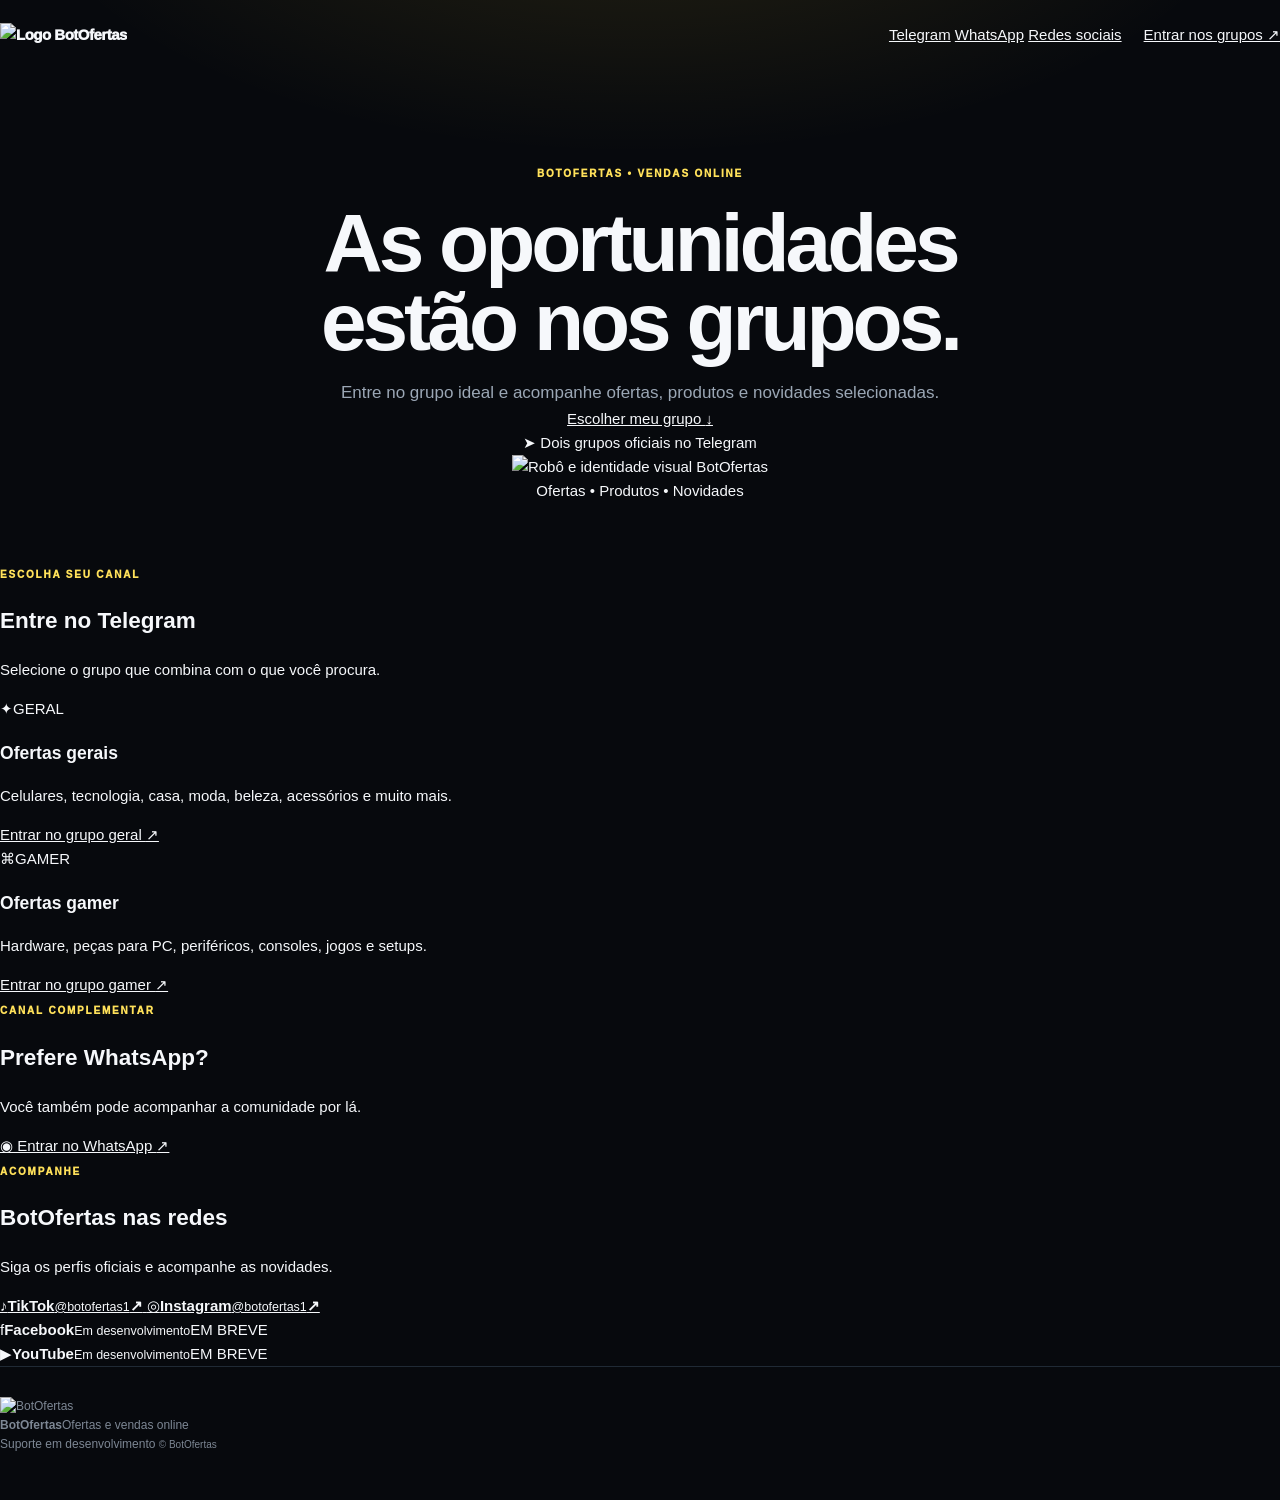
==== commit 1c4d19d1: "Add files via upload" ====
--- a/index.html
+++ b/index.html
@@ -1,298 +1,115 @@
 <!doctype html>
 <html lang="pt-BR">
 <head>
-<meta name="color-scheme" content="dark">
-<meta charset="utf-8">
-<meta name="viewport" content="width=device-width,initial-scale=1">
-<meta name="theme-color" content="#07090d">
-<meta name="description" content="BotOfertas — ofertas, cupons e achados em um só lugar.">
-<title>BotOfertas — Ofertas que chegam até você</title>
+  <meta charset="utf-8">
+  <meta name="viewport" content="width=device-width, initial-scale=1">
+  <meta name="theme-color" content="#f7f9fc">
+  <meta name="description" content="Entre nos grupos oficiais do BotOfertas e acompanhe ofertas gerais e gamer no Telegram.">
+  <meta property="og:type" content="website">
+  <meta property="og:title" content="BotOfertas | Ofertas e vendas online">
+  <meta property="og:description" content="Ofertas gerais e gamer. Escolha seu grupo oficial no Telegram.">
+  <title>BotOfertas | Ofertas e vendas online</title>
+  <link rel="icon" href="assets/logo-botofertas.jpg">
+  <link rel="stylesheet" href="assets/style.css">
+</head>
+<body>
+  <header class="topbar">
+    <div class="container nav">
+      <a class="brand" href="#inicio" aria-label="BotOfertas - início">
+        <img src="assets/logo-botofertas.jpg" alt="Logo BotOfertas">
+      </a>
+      <nav aria-label="Navegação principal">
+        <a href="#telegram">Telegram</a>
+        <a href="#whatsapp">WhatsApp</a>
+        <a href="#redes">Redes sociais</a>
+      </nav>
+      <a class="nav-cta" href="#telegram">Entrar nos grupos <span aria-hidden="true">↗</span></a>
+    </div>
+  </header>
 
-<style>
-:root{--bg:#07090d;--card:#0e131a;--card2:#121922;--line:#202a35;--text:#f6f8fb;--muted:#9ba7b5;--yellow:#ffd83d;--green:#3be58a;--blue:#5ec4ff;--shadow:0 22px 70px rgba(0,0,0,.42);--r:20px}
-*{box-sizing:border-box}
-html{scroll-behavior:smooth}
-body{margin:0;background:radial-gradient(900px 420px at 50% -140px,rgba(255,216,61,.13),transparent 70%),var(--bg);color:var(--text);font:15px/1.6 Inter,Segoe UI,Arial,sans-serif}
-a{color:inherit}
-.wrap{width:min(1160px,calc(100% - 32px));margin:auto}
-.top{position:sticky;top:0;z-index:20;background:rgba(7,9,13,.9);border-bottom:1px solid rgba(255,255,255,.07);backdrop-filter:blur(16px)}
-.nav{min-height:70px;display:flex;align-items:center;gap:22px}
-.brand{display:flex;align-items:center;gap:10px;text-decoration:none;font-weight:950;letter-spacing:-.5px;margin-right:auto}
-.logo{width:40px;height:40px;border-radius:13px;display:grid;place-items:center;background:linear-gradient(135deg,#fff27c,#f1ae13);box-shadow:0 10px 30px rgba(255,216,61,.18)}
-.navlinks{display:flex;gap:4px}
-.navlinks a,.drop a{padding:10px 12px;border-radius:11px;text-decoration:none;color:#aeb7c2;font-size:13px;font-weight:800}
-.navlinks a:hover,.navlinks a.active,.drop a:hover{background:#fff;color:#101318}
-.menu{position:relative}
-.dots{width:42px;height:42px;border:1px solid var(--line);border-radius:12px;background:#10151c;color:#fff;font-size:23px;cursor:pointer}
-.drop{position:absolute;right:0;top:50px;width:245px;padding:8px;background:#0e131a;border:1px solid var(--line);border-radius:16px;box-shadow:var(--shadow);display:none}
-.menu.open .drop{display:grid}
-.drop a{display:block}
-.hero{padding:90px 0 58px;text-align:center}
-.pill{display:inline-block;border:1px solid #4b421e;background:#17160d;color:#ffe66a;border-radius:999px;padding:7px 11px;font-size:10px;font-weight:950;letter-spacing:1.2px}
-.hero h1{font-size:clamp(46px,8vw,82px);line-height:.96;letter-spacing:-4px;margin:20px auto 18px;max-width:900px}
-.hero h1 em{font-style:normal;color:var(--yellow)}
-.hero p,.pagehero p{max-width:760px;margin:auto;color:var(--muted);font-size:17px}
-.actions{display:flex;gap:10px;justify-content:center;flex-wrap:wrap;margin-top:25px}
-.btn{display:inline-flex;align-items:center;justify-content:center;padding:12px 16px;border-radius:13px;border:1px solid var(--line);background:var(--card2);text-decoration:none;font-size:13px;font-weight:900}
-.btn:hover{transform:translateY(-1px);filter:brightness(1.08)}
-.green{background:var(--green);color:#04150c;border-color:transparent}
-.blue{background:var(--blue);color:#04141d;border-color:transparent}
-.yellow{background:var(--yellow);color:#171305;border-color:transparent}
-.tabs{display:flex;gap:5px;overflow:auto;padding:5px;border:1px solid var(--line);border-radius:16px;background:#0b0f15}
-.tabs a{white-space:nowrap;text-decoration:none;color:#a7b0bb;font-size:12px;font-weight:850;padding:9px 12px;border-radius:10px}
-.tabs a:hover,.tabs a.active{background:#fff;color:#111}
-.section{padding:25px 0 70px}
-.eyebrow{font-size:10px;font-weight:950;letter-spacing:1.8px;color:#ffe15a}
-.section h2{font-size:35px;letter-spacing:-1.5px;margin:7px 0}
-.lead{max-width:760px;color:var(--muted)}
-.grid4{display:grid;grid-template-columns:repeat(4,1fr);gap:12px}
-.grid3{display:grid;grid-template-columns:repeat(3,1fr);gap:14px}
-.card,.metric,.panel,.faq details{border:1px solid var(--line);background:linear-gradient(180deg,#111720,#0b0f15);border-radius:var(--r)}
-.metric{padding:20px}
-.metric b{font-size:24px}
-.metric strong{display:block;margin-top:8px;font-size:14px}
-.metric span{display:block;color:var(--muted);font-size:12px;margin-top:3px}
-.card{padding:23px}
-.icon{font-size:25px}
-.card h3{margin:12px 0 6px}
-.card p,.panel p,.faq p{color:var(--muted);font-size:13px;line-height:1.7}
-.split{display:grid;grid-template-columns:1fr 1fr;gap:14px}
-.panel{padding:24px}
-.rows{margin-top:15px}
-.row{display:flex;gap:10px;border-top:1px solid rgba(255,255,255,.07);padding:11px 0;font-size:13px}
-.check{width:23px;height:23px;display:grid;place-items:center;background:#fff1;border-radius:8px;flex:none}
-.chips{display:flex;flex-wrap:wrap;gap:8px;margin-top:20px}
-.chip{padding:9px 12px;border:1px solid var(--line);border-radius:999px;background:#10161d;color:#d8dde4;font-size:12px}
-.callout{margin:25px auto 65px;padding:31px;border:1px solid #4b421e;border-radius:25px;background:radial-gradient(circle at 50% 0,rgba(255,216,61,.12),transparent 55%),#10150f}
-.callout h2{margin:0 0 7px}
-.callout p{color:var(--muted);max-width:720px}
-.pagehero{padding:72px 0 35px}
-.pagehero h1{font-size:clamp(38px,6vw,62px);line-height:1;letter-spacing:-3px;margin:13px 0}
-.notice{margin-top:18px;padding:14px 16px;border:1px solid var(--line);border-radius:14px;background:#0d1319;color:#aab4c0;font-size:12px}
-.faq{display:grid;gap:9px}
-.faq details{padding:15px 18px}
-.faq summary{cursor:pointer;font-weight:850;font-size:13px}
-.footer{border-top:1px solid var(--line);padding:30px 0 45px;color:#7d8794;font-size:12px}
-.footergrid{display:grid;grid-template-columns:2fr 1fr 1fr;gap:30px}
-.footer h4{color:#dce1e7;margin:0 0 10px}
-.footer a{display:block;text-decoration:none;color:#87919d;margin:7px 0}
-.status{display:inline-flex;align-items:center;gap:7px;border:1px solid var(--line);padding:7px 10px;border-radius:999px;color:#b8c0cb;font-size:11px;font-weight:800}
-.dot{width:7px;height:7px;border-radius:50%;background:#6d7681}
-.chat{display:grid;grid-template-columns:1fr .75fr;gap:14px}
-.chatbox{border:1px solid var(--line);border-radius:23px;background:#0e141b;padding:22px}
-.bubble{max-width:82%;padding:11px 13px;border-radius:14px;background:#181f28;color:#dce2e9;font-size:12px;margin-top:11px}
-.bubble.me{margin-left:auto;background:#29250e;color:#ffe979}
+  <main id="inicio">
+    <section class="hero container">
+      <div class="hero-copy">
+        <span class="eyebrow"><span class="pulse"></span> BOTOFERTAS • VENDAS ONLINE</span>
+        <h1>As oportunidades<br><span>estão nos grupos.</span></h1>
+        <p>Entre no grupo ideal e acompanhe ofertas, produtos e novidades selecionadas.</p>
+        <a class="primary-btn" href="#telegram">Escolher meu grupo <span aria-hidden="true">↓</span></a>
+        <div class="trust-line"><span class="telegram-mark">➤</span> Dois grupos oficiais no Telegram</div>
+      </div>
+      <div class="hero-art">
+        <img src="assets/logo-botofertas.jpg" alt="Robô e identidade visual BotOfertas">
+        <div class="art-tag"><span></span> Ofertas • Produtos • Novidades</div>
+      </div>
+    </section>
 
-@media(max-width:850px){
-.navlinks{display:none}
-.grid4{grid-template-columns:1fr 1fr}
-.grid3,.split,.chat,.footergrid{grid-template-columns:1fr}
-}
+    <section class="community-section" id="telegram">
+      <div class="container">
+        <div class="section-heading">
+          <span class="eyebrow">ESCOLHA SEU CANAL</span>
+          <h2>Entre no Telegram</h2>
+          <p>Selecione o grupo que combina com o que você procura.</p>
+        </div>
+        <div class="groups">
+          <article class="group-card general">
+            <div class="group-top"><span class="group-icon">✦</span><span class="tag">GERAL</span></div>
+            <h3>Ofertas gerais</h3>
+            <p>Celulares, tecnologia, casa, moda, beleza, acessórios e muito mais.</p>
+            <a class="group-btn" href="https://t.me/+ghBFsZhCLo01ZTAx" target="_blank" rel="noopener noreferrer">Entrar no grupo geral <span>↗</span></a>
+          </article>
+          <article class="group-card gamer">
+            <div class="group-top"><span class="group-icon">⌘</span><span class="tag">GAMER</span></div>
+            <h3>Ofertas gamer</h3>
+            <p>Hardware, peças para PC, periféricos, consoles, jogos e setups.</p>
+            <a class="group-btn" href="https://t.me/+EymHioEiIH5lNGUx" target="_blank" rel="noopener noreferrer">Entrar no grupo gamer <span>↗</span></a>
+          </article>
+        </div>
+      </div>
+    </section>
 
-@media(max-width:540px){
-.grid4,.grid3{grid-template-columns:1fr}
-.hero{padding-top:62px}
-.hero h1{letter-spacing:-2.5px}
-.section h2{font-size:29px}
-}
+    <section class="whatsapp-section container" id="whatsapp">
+      <div class="whatsapp-copy">
+        <span class="eyebrow">CANAL COMPLEMENTAR</span>
+        <h2>Prefere WhatsApp?</h2>
+        <p>Você também pode acompanhar a comunidade por lá.</p>
+      </div>
+      <a class="whatsapp-btn" href="https://chat.whatsapp.com/Id3EvNP7hPoFkKRGeo7KUa" target="_blank" rel="noopener noreferrer">
+        <span class="wa-icon">◉</span> Entrar no WhatsApp <span aria-hidden="true">↗</span>
+      </a>
+    </section>
 
-.section-head{display:flex;align-items:end;justify-content:space-between;gap:20px}
-.section-head h2{margin:6px 0}
-.section-head p{color:var(--muted);max-width:720px;margin:0}
-.community-home{padding:15px 0 35px}
-.community-grid{margin-top:20px}
-.community-card{position:relative;overflow:hidden;padding:22px;border:1px solid var(--line);background:linear-gradient(145deg,#121922,#0b0f15);border-radius:22px;min-height:230px;display:flex;flex-direction:column}
-.community-card:before{content:"";position:absolute;inset:0 auto auto 0;width:100%;height:2px;background:linear-gradient(90deg,transparent,#ffffff55,transparent)}
-.community-icon{font-size:30px;margin-bottom:16px}
-.community-label{font-size:10px;font-weight:950;letter-spacing:1.5px;color:#9da8b5}
-.community-card h3{margin:6px 0}
-.community-card p{color:var(--muted);font-size:13px;line-height:1.65;margin:0 0 20px}
-.community-card .btn{margin-top:auto;align-self:flex-start}
-.text-link{display:inline-block;margin-top:16px;text-decoration:none;color:#ffe66a;font-size:13px;font-weight:900}
-.text-link:hover{text-decoration:underline}
-.footerbar{display:flex;justify-content:space-between;gap:20px;flex-wrap:wrap}
-.tabs{display:none}
+    <section class="social-section" id="redes">
+      <div class="container">
+        <div class="section-heading">
+          <span class="eyebrow">ACOMPANHE</span>
+          <h2>BotOfertas nas redes</h2>
+          <p>Siga os perfis oficiais e acompanhe as novidades.</p>
+        </div>
+        <div class="social-grid">
+          <a class="social-card" href="https://www.tiktok.com/@botofertas1?is_from_webapp=1&sender_device=pc" target="_blank" rel="noopener noreferrer">
+            <span class="social-icon tiktok">♪</span><span><strong>TikTok</strong><small>@botofertas1</small></span><b>↗</b>
+          </a>
+          <a class="social-card" href="https://www.instagram.com/botofertas1?mdxt=ZDNlZDc0MzIxNw==" target="_blank" rel="noopener noreferrer">
+            <span class="social-icon instagram">◎</span><span><strong>Instagram</strong><small>@botofertas1</small></span><b>↗</b>
+          </a>
+          <div class="social-card disabled" aria-label="Facebook em desenvolvimento">
+            <span class="social-icon facebook">f</span><span><strong>Facebook</strong><small>Em desenvolvimento</small></span><span class="soon">EM BREVE</span>
+          </div>
+          <div class="social-card disabled" aria-label="YouTube em desenvolvimento">
+            <span class="social-icon youtube">▶</span><span><strong>YouTube</strong><small>Em desenvolvimento</small></span><span class="soon">EM BREVE</span>
+          </div>
+        </div>
+      </div>
+    </section>
+  </main>
 
-@media(max-width:850px){
-.section-head{align-items:flex-start}
-.community-card{min-height:0}
-}
-
-.home-community{padding:38px 0 20px}
-.home-community-title{max-width:820px;margin:0 auto 20px;text-align:center}
-.home-community-title h1{font-size:clamp(30px,5vw,52px);line-height:1;letter-spacing:-2.5px;margin:8px 0}
-.home-community-title h1 em{font-style:normal;color:var(--yellow)}
-.home-community-title p{color:var(--muted);margin:0 auto;max-width:650px}
-.home-hero{text-align:center;padding:70px 0 30px}
-.home-hero h2{font-size:clamp(42px,7vw,72px);line-height:.98;letter-spacing:-3.5px;margin:18px auto;max-width:850px}
-.home-hero h2 em{font-style:normal;color:var(--yellow)}
-.home-hero p{max-width:650px;margin:auto;color:var(--muted);font-size:16px}
-.btn-main{padding:14px 22px;box-shadow:0 12px 35px rgba(59,229,138,.14)}
-.home-features{padding-top:25px}
-.sound-toggle{position:fixed;right:20px;bottom:20px;z-index:30;width:44px;height:44px;border:1px solid var(--line);border-radius:50%;background:rgba(14,19,26,.92);color:#fff;cursor:pointer;box-shadow:0 10px 30px rgba(0,0,0,.3);backdrop-filter:blur(10px);transition:transform .2s,background .2s}
-.sound-toggle:hover{transform:translateY(-2px);background:#171e27}
-.lift-in{animation:rise .45s ease both}
-.community-card{transition:transform .22s ease,border-color .22s ease,box-shadow .22s ease}
-.community-card:hover,.card:hover,.metric:hover,.panel:hover{transform:translateY(-4px);border-color:#33404d;box-shadow:0 18px 45px rgba(0,0,0,.18)}
-
-@keyframes rise{
-from{opacity:0;transform:translateY(7px)}
-to{opacity:1;transform:none}
-}
-</style>
-</head>
-
-<body class="home-page">
-
-<header class="top">
-<div class="wrap nav">
-
-<a class="brand" href="index.html">
-<span class="logo">🔥</span>
-<span>BotOfertas</span>
-</a>
-
-<nav class="navlinks">
-<a class="active" href="index.html">Início</a>
-<a href="ofertas.html">Ofertas</a>
-<a href="como-funciona.html">Como funciona</a>
-</nav>
-
-<div class="menu">
-<button class="dots" aria-label="Abrir menu">⋮</button>
-
-<div class="drop">
-<a href="categorias.html">🛒 Categorias</a>
-<a href="cupons.html">🎟️ Cupons</a>
-<a href="comunidade.html">💬 Comunidade</a>
-<a href="suporte.html">💬 Ajuda</a>
-<a href="faq.html">❓ Dúvidas</a>
-</div>
-</div>
-
-</div>
-</header>
-
-<main>
-
-<section class="wrap home-community">
-
-<div class="home-community-title">
-<span class="eyebrow">ENTRE NA COMUNIDADE</span>
-
-<h1>
-Receba os achados do <em>BotOfertas.</em>
-</h1>
-
-<p>
-Escolha seu canal e acompanhe as ofertas direto por onde você já usa.
-</p>
-</div>
-
-<div class="grid3 community-grid">
-
-<article class="community-card whatsapp">
-<div class="community-icon">💬</div>
-<span class="community-label">WHATSAPP</span>
-<h3>Comunidade principal</h3>
-<p>Ofertas, cupons e novidades do BotOfertas.</p>
-
-<a class="btn green" target="_blank" rel="noopener" href="https://chat.whatsapp.com/Id3EvNP7hPoFkKRGeo7KUa">
-Entrar na comunidade
-</a>
-</article>
-
-<article class="community-card telegram">
-<div class="community-icon">✈️</div>
-<span class="community-label">TELEGRAM</span>
-<h3>Canal de ofertas</h3>
-<p>Acompanhe os achados e alertas publicados pelo bot.</p>
-
-<a class="btn blue" target="_blank" rel="noopener" href="https://t.me/+ghBFsZhCLo01ZTAx">
-Entrar no canal
-</a>
-</article>
-
-<article class="community-card gamer">
-<div class="community-icon">🎮</div>
-<span class="community-label">GAMER</span>
-<h3>Games & tecnologia</h3>
-<p>Achados de jogos, acessórios e tecnologia.</p>
-
-<a class="btn yellow" target="_blank" rel="noopener" href="https://t.me/+EymHioEiIH5lNGUx">
-Entrar no canal gamer
-</a>
-</article>
-
-</div>
-</section>
-
-<section class="wrap home-hero">
-
-<span class="pill">🔥 OFERTAS • CUPONS • ACHADOS</span>
-
-<h2>
-Você procura.<br>
-<em>O BotOfertas encontra.</em>
-</h2>
-
-<p>
-Um jeito simples de acompanhar promoções e oportunidades sem precisar ficar procurando o tempo todo.
-</p>
-
-<div class="actions">
-<a class="btn green btn-main" href="ofertas.html">
-Ver ofertas
-</a>
-</div>
-
-</section>
-
-<section class="wrap section home-features">
-
-<div class="grid4">
-
-<div class="metric">
-<b>⚡</b>
-<strong>Ofertas</strong>
-<span>Achados para acompanhar.</span>
-</div>
-
-<div class="metric">
-<b>🎟️</b>
-<strong>Cupons</strong>
-<span>Descontos quando disponíveis.</span>
-</div>
-
-<div class="metric">
-<b>🛍️</b>
-<strong>Categorias</strong>
-<span>Games, tecnologia, casa e muito mais.</span>
-</div>
-
-<div class="metric">
-<b>📣</b>
-<strong>Alertas</strong>
-<span>Receba as novidades nos canais.</span>
-</div>
-
-</div>
-</section>
-
-</main>
-
-<footer class="footer">
-<div class="wrap footerbar">
-<span>© 2026 BotOfertas</span>
-<span>Ofertas podem mudar conforme preço, estoque e validade.</span>
-</div>
-</footer>
-
-<button class="sound-toggle" type="button" aria-label="Ativar sons" title="Ativar sons">
-<span>🔇</span>
-</button>
-
-<script src="assets/app.js"></script>
-
+  <footer class="footer">
+    <div class="container footer-inner">
+      <img src="assets/logo-botofertas.jpg" alt="BotOfertas">
+      <div><strong>BotOfertas</strong><span>Ofertas e vendas online</span></div>
+      <span class="support-status"><i></i> Suporte em desenvolvimento</span>
+      <small>© <span id="year"></span> BotOfertas</small>
+    </div>
+  </footer>
+  <script src="assets/app.js" defer></script>
 </body>
 </html>
--- a/assets/style.css
+++ b/assets/style.css
@@ -0,0 +1,5 @@
+:root{--bg:#07090d;--card:#0e131a;--card2:#121922;--line:#202a35;--text:#f6f8fb;--muted:#9ba7b5;--yellow:#ffd83d;--green:#3be58a;--blue:#5ec4ff;--shadow:0 22px 70px rgba(0,0,0,.42);--r:20px}*{box-sizing:border-box}html{scroll-behavior:smooth}body{margin:0;background:radial-gradient(900px 420px at 50% -140px,rgba(255,216,61,.13),transparent 70%),var(--bg);color:var(--text);font:15px/1.6 Inter,Segoe UI,Arial,sans-serif}a{color:inherit}.wrap{width:min(1160px,calc(100% - 32px));margin:auto}.top{position:sticky;top:0;z-index:20;background:rgba(7,9,13,.9);border-bottom:1px solid rgba(255,255,255,.07);backdrop-filter:blur(16px)}.nav{min-height:70px;display:flex;align-items:center;gap:22px}.brand{display:flex;align-items:center;gap:10px;text-decoration:none;font-weight:950;letter-spacing:-.5px;margin-right:auto}.logo{width:40px;height:40px;border-radius:13px;display:grid;place-items:center;background:linear-gradient(135deg,#fff27c,#f1ae13);box-shadow:0 10px 30px rgba(255,216,61,.18)}.navlinks{display:flex;gap:4px}.navlinks a,.drop a{padding:10px 12px;border-radius:11px;text-decoration:none;color:#aeb7c2;font-size:13px;font-weight:800}.navlinks a:hover,.navlinks a.active,.drop a:hover{background:#fff;color:#101318}.menu{position:relative}.dots{width:42px;height:42px;border:1px solid var(--line);border-radius:12px;background:#10151c;color:#fff;font-size:23px;cursor:pointer}.drop{position:absolute;right:0;top:50px;width:245px;padding:8px;background:#0e131a;border:1px solid var(--line);border-radius:16px;box-shadow:var(--shadow);display:none}.menu.open .drop{display:grid}.drop a{display:block}.hero{padding:90px 0 58px;text-align:center}.pill{display:inline-block;border:1px solid #4b421e;background:#17160d;color:#ffe66a;border-radius:999px;padding:7px 11px;font-size:10px;font-weight:950;letter-spacing:1.2px}.hero h1{font-size:clamp(46px,8vw,82px);line-height:.96;letter-spacing:-4px;margin:20px auto 18px;max-width:900px}.hero h1 em{font-style:normal;color:var(--yellow)}.hero p,.pagehero p{max-width:760px;margin:auto;color:var(--muted);font-size:17px}.actions{display:flex;gap:10px;justify-content:center;flex-wrap:wrap;margin-top:25px}.btn{display:inline-flex;align-items:center;justify-content:center;padding:12px 16px;border-radius:13px;border:1px solid var(--line);background:var(--card2);text-decoration:none;font-size:13px;font-weight:900}.btn:hover{transform:translateY(-1px);filter:brightness(1.08)}.green{background:var(--green);color:#04150c;border-color:transparent}.blue{background:var(--blue);color:#04141d;border-color:transparent}.yellow{background:var(--yellow);color:#171305;border-color:transparent}.tabs{display:flex;gap:5px;overflow:auto;padding:5px;border:1px solid var(--line);border-radius:16px;background:#0b0f15}.tabs a{white-space:nowrap;text-decoration:none;color:#a7b0bb;font-size:12px;font-weight:850;padding:9px 12px;border-radius:10px}.tabs a:hover,.tabs a.active{background:#fff;color:#111}.section{padding:25px 0 70px}.eyebrow{font-size:10px;font-weight:950;letter-spacing:1.8px;color:#ffe15a}.section h2{font-size:35px;letter-spacing:-1.5px;margin:7px 0}.lead{max-width:760px;color:var(--muted)}.grid4{display:grid;grid-template-columns:repeat(4,1fr);gap:12px}.grid3{display:grid;grid-template-columns:repeat(3,1fr);gap:14px}.card,.metric,.panel,.faq details{border:1px solid var(--line);background:linear-gradient(180deg,#111720,#0b0f15);border-radius:var(--r)}.metric{padding:20px}.metric b{font-size:24px}.metric strong{display:block;margin-top:8px;font-size:14px}.metric span{display:block;color:var(--muted);font-size:12px;margin-top:3px}.card{padding:23px}.icon{font-size:25px}.card h3{margin:12px 0 6px}.card p,.panel p,.faq p{color:var(--muted);font-size:13px;line-height:1.7}.split{display:grid;grid-template-columns:1fr 1fr;gap:14px}.panel{padding:24px}.rows{margin-top:15px}.row{display:flex;gap:10px;border-top:1px solid rgba(255,255,255,.07);padding:11px 0;font-size:13px}.check{width:23px;height:23px;display:grid;place-items:center;background:#fff1;border-radius:8px;flex:none}.chips{display:flex;flex-wrap:wrap;gap:8px;margin-top:20px}.chip{padding:9px 12px;border:1px solid var(--line);border-radius:999px;background:#10161d;color:#d8dde4;font-size:12px}.callout{margin:25px auto 65px;padding:31px;border:1px solid #4b421e;border-radius:25px;background:radial-gradient(circle at 50% 0,rgba(255,216,61,.12),transparent 55%),#10150f}.callout h2{margin:0 0 7px}.callout p{color:var(--muted);max-width:720px}.pagehero{padding:72px 0 35px}.pagehero h1{font-size:clamp(38px,6vw,62px);line-height:1;letter-spacing:-3px;margin:13px 0}.notice{margin-top:18px;padding:14px 16px;border:1px solid var(--line);border-radius:14px;background:#0d1319;color:#aab4c0;font-size:12px}.faq{display:grid;gap:9px}.faq details{padding:15px 18px}.faq summary{cursor:pointer;font-weight:850;font-size:13px}.footer{border-top:1px solid var(--line);padding:30px 0 45px;color:#7d8794;font-size:12px}.footergrid{display:grid;grid-template-columns:2fr 1fr 1fr;gap:30px}.footer h4{color:#dce1e7;margin:0 0 10px}.footer a{display:block;text-decoration:none;color:#87919d;margin:7px 0}.status{display:inline-flex;align-items:center;gap:7px;border:1px solid var(--line);padding:7px 10px;border-radius:999px;color:#b8c0cb;font-size:11px;font-weight:800}.dot{width:7px;height:7px;border-radius:50%;background:#6d7681}.chat{display:grid;grid-template-columns:1fr .75fr;gap:14px}.chatbox{border:1px solid var(--line);border-radius:23px;background:#0e141b;padding:22px}.bubble{max-width:82%;padding:11px 13px;border-radius:14px;background:#181f28;color:#dce2e9;font-size:12px;margin-top:11px}.bubble.me{margin-left:auto;background:#29250e;color:#ffe979}@media(max-width:850px){.navlinks{display:none}.grid4{grid-template-columns:1fr 1fr}.grid3,.split,.chat,.footergrid{grid-template-columns:1fr}}@media(max-width:540px){.grid4,.grid3{grid-template-columns:1fr}.hero{padding-top:62px}.hero h1{letter-spacing:-2.5px}.section h2{font-size:29px}}
+.section-head{display:flex;align-items:end;justify-content:space-between;gap:20px}.section-head h2{margin:6px 0}.section-head p{color:var(--muted);max-width:720px;margin:0}.community-home{padding:15px 0 35px}.community-grid{margin-top:20px}.community-card{position:relative;overflow:hidden;padding:22px;border:1px solid var(--line);background:linear-gradient(145deg,#121922,#0b0f15);border-radius:22px;min-height:230px;display:flex;flex-direction:column}.community-card:before{content:"";position:absolute;inset:0 auto auto 0;width:100%;height:2px;background:linear-gradient(90deg,transparent,#ffffff55,transparent)}.community-icon{font-size:30px;margin-bottom:16px}.community-label{font-size:10px;font-weight:950;letter-spacing:1.5px;color:#9da8b5}.community-card h3{margin:6px 0}.community-card p{color:var(--muted);font-size:13px;line-height:1.65;margin:0 0 20px}.community-card .btn{margin-top:auto;align-self:flex-start}.text-link{display:inline-block;margin-top:16px;text-decoration:none;color:#ffe66a;font-size:13px;font-weight:900}.text-link:hover{text-decoration:underline}.footerbar{display:flex;justify-content:space-between;gap:20px;flex-wrap:wrap}.tabs{display:none}@media(max-width:850px){.section-head{align-items:flex-start}.community-card{min-height:0}}
+
+/* BotOfertas — detalhes de interação */
+.home-community{padding:38px 0 20px}.home-community-title{max-width:820px;margin:0 auto 20px;text-align:center}.home-community-title h1{font-size:clamp(30px,5vw,52px);line-height:1;letter-spacing:-2.5px;margin:8px 0}.home-community-title h1 em{font-style:normal;color:var(--yellow)}.home-community-title p{color:var(--muted);margin:0 auto;max-width:650px}.home-hero{text-align:center;padding:70px 0 30px}.home-hero h2{font-size:clamp(42px,7vw,72px);line-height:.98;letter-spacing:-3.5px;margin:18px auto;max-width:850px}.home-hero h2 em{font-style:normal;color:var(--yellow)}.home-hero p{max-width:650px;margin:auto;color:var(--muted);font-size:16px}.btn-main{padding:14px 22px;box-shadow:0 12px 35px rgba(59,229,138,.14)}.home-features{padding-top:25px}.sound-toggle{position:fixed;right:20px;bottom:20px;z-index:30;width:44px;height:44px;border:1px solid var(--line);border-radius:50%;background:rgba(14,19,26,.92);color:#fff;cursor:pointer;box-shadow:0 10px 30px rgba(0,0,0,.3);backdrop-filter:blur(10px);transition:transform .2s,background .2s}.sound-toggle:hover{transform:translateY(-2px);background:#171e27}.lift-in{animation:rise .45s ease both}.community-card{transition:transform .22s ease,border-color .22s ease,box-shadow .22s ease}.community-card:hover,.card:hover,.metric:hover,.panel:hover{transform:translateY(-4px);border-color:#33404d;box-shadow:0 18px 45px rgba(0,0,0,.18)}@keyframes rise{from{opacity:0;transform:translateY(7px)}to{opacity:1;transform:none}}
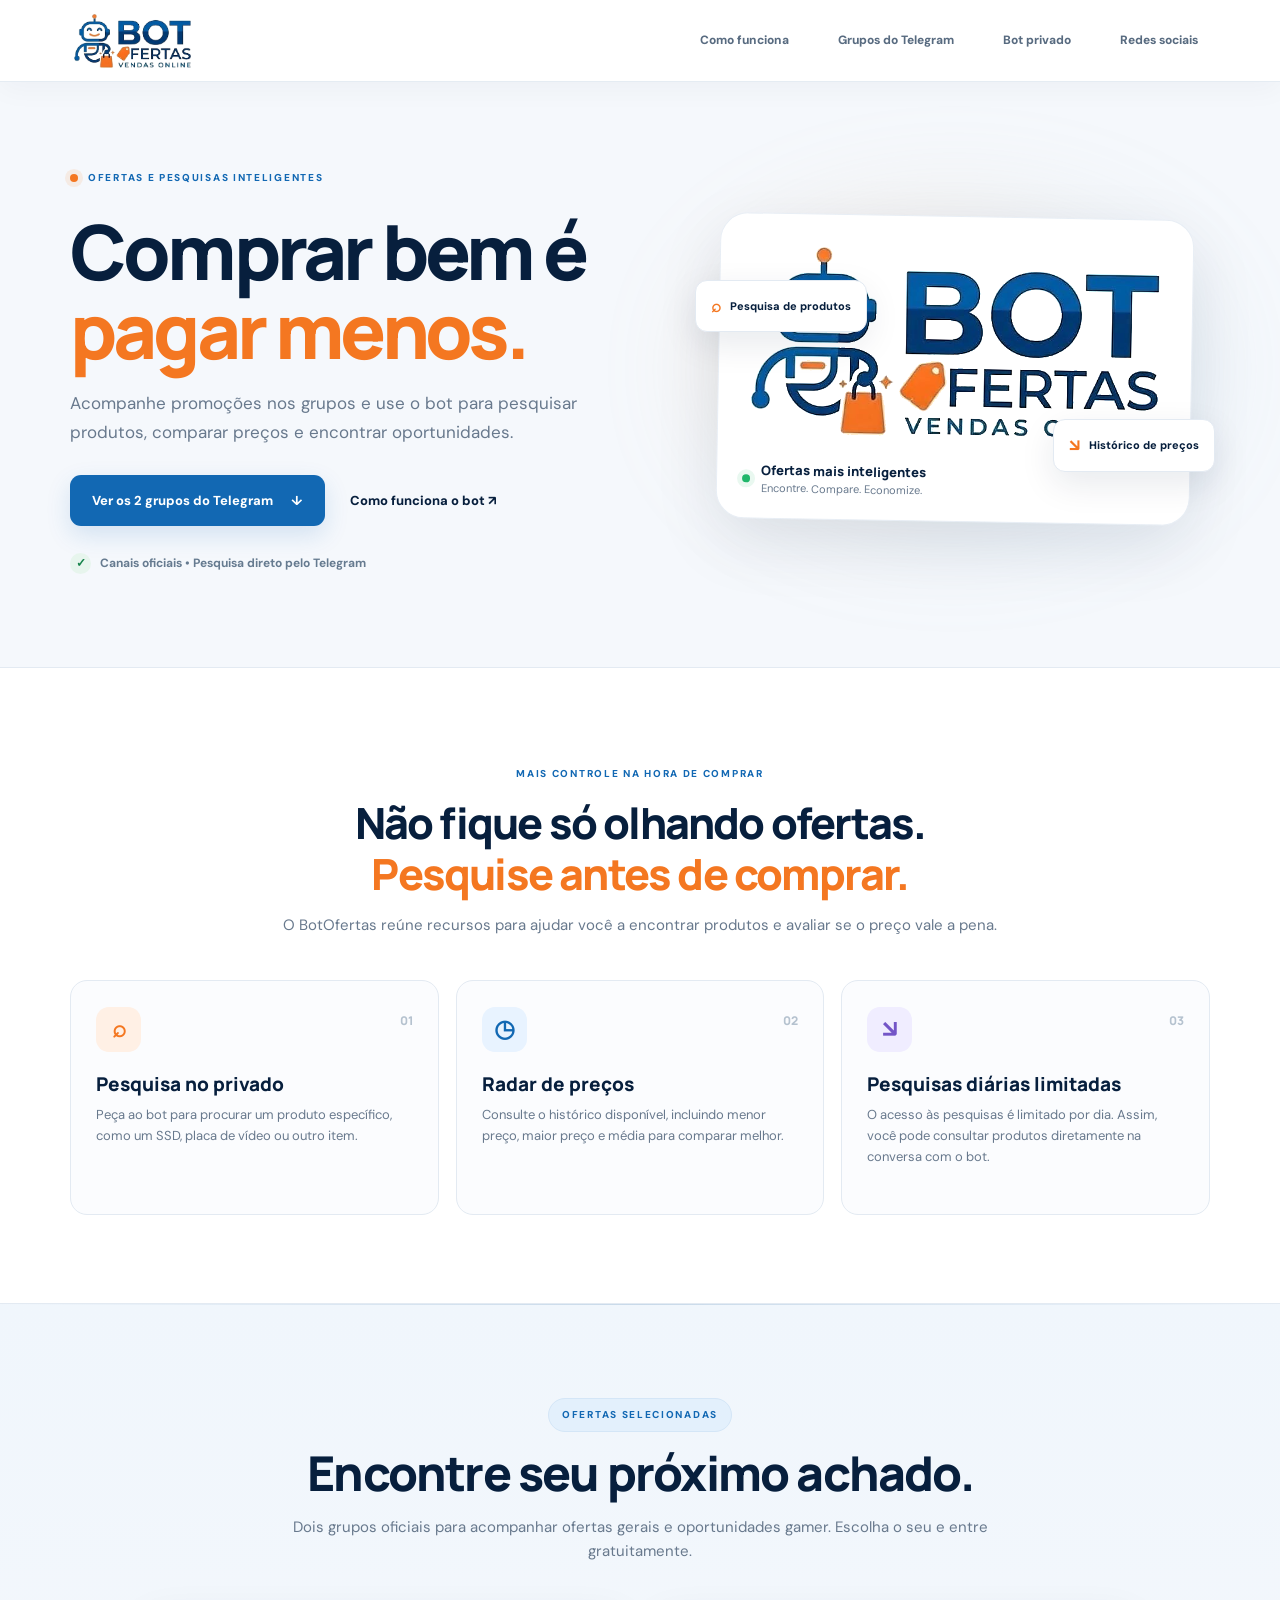
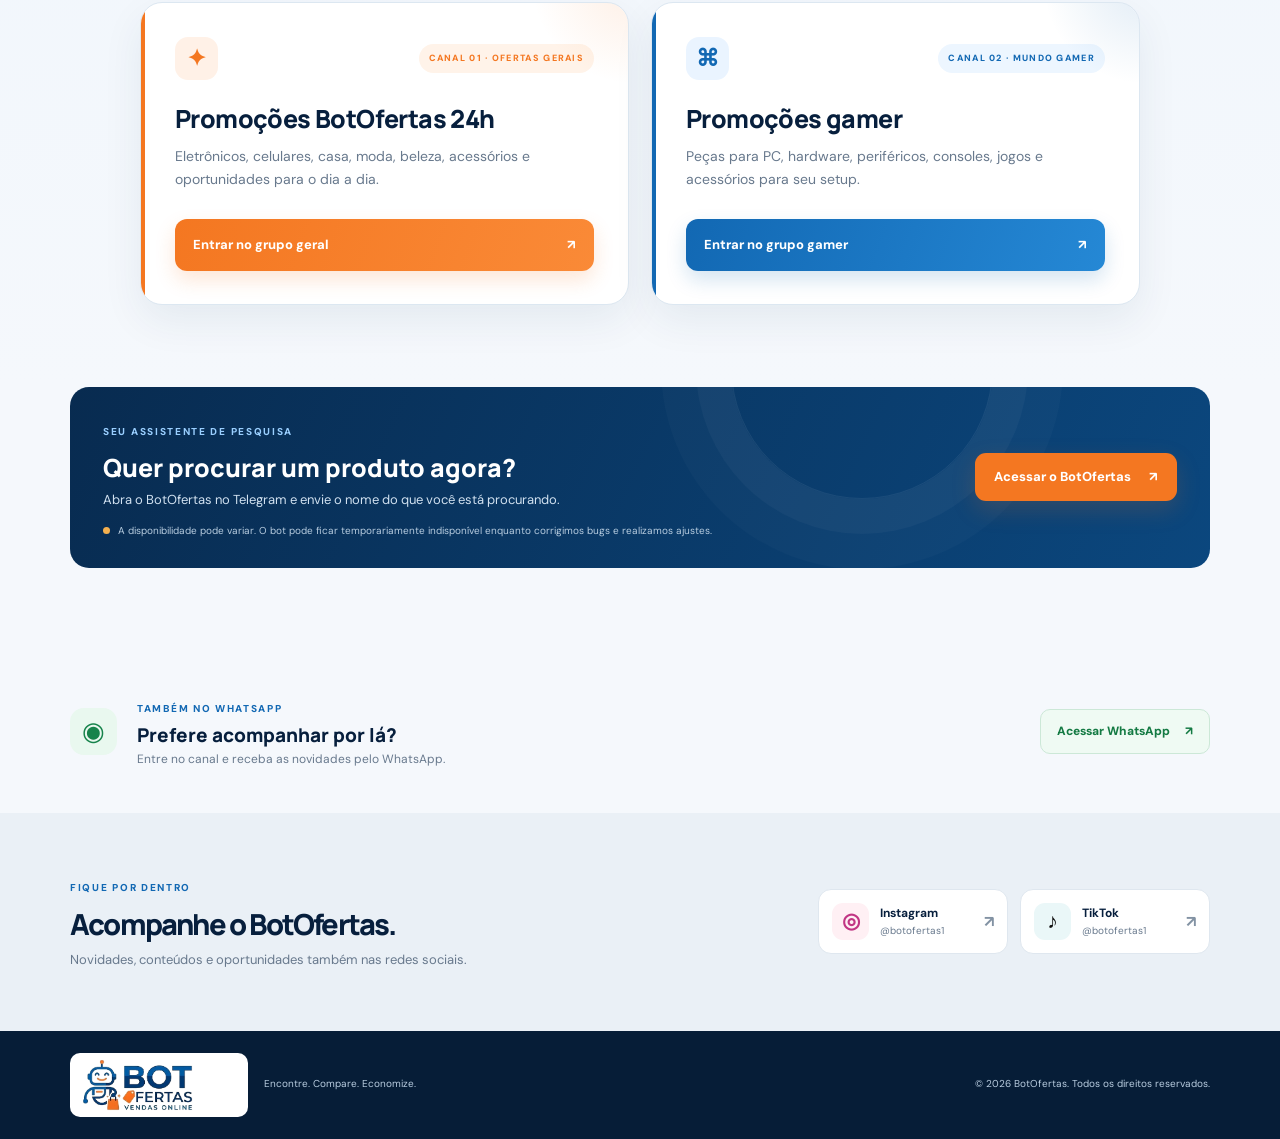
==== commit 52782a88: "Add files via upload" ====
--- a/index.html
+++ b/index.html
@@ -3,100 +3,155 @@
 <head>
   <meta charset="utf-8">
   <meta name="viewport" content="width=device-width, initial-scale=1">
-  <meta name="theme-color" content="#f7f9fc">
-  <meta name="description" content="Entre nos grupos oficiais do BotOfertas e acompanhe ofertas gerais e gamer no Telegram.">
+  <meta name="theme-color" content="#071f3d">
+  <meta name="description" content="Encontre ofertas, acompanhe promoções e pesquise produtos com o BotOfertas.">
   <meta property="og:type" content="website">
-  <meta property="og:title" content="BotOfertas | Ofertas e vendas online">
-  <meta property="og:description" content="Ofertas gerais e gamer. Escolha seu grupo oficial no Telegram.">
-  <title>BotOfertas | Ofertas e vendas online</title>
-  <link rel="icon" href="assets/logo-botofertas.jpg">
+  <meta property="og:image" content="assets/logo-botofertas.png">
+  <meta property="og:title" content="BotOfertas | Encontre. Compare. Economize.">
+  <meta property="og:description" content="Ofertas selecionadas, pesquisa de produtos e histórico de preços em um só lugar.">
+  <title>BotOfertas | Encontre. Compare. Economize.</title>
+  <link rel="icon" type="image/png" sizes="32x32" href="assets/favicon-32.png">
+  <link rel="apple-touch-icon" href="assets/favicon-180.png">
+  <link rel="preconnect" href="https://fonts.googleapis.com">
+  <link rel="preconnect" href="https://fonts.gstatic.com" crossorigin>
+  <link href="https://fonts.googleapis.com/css2?family=DM+Sans:wght@400;500;600;700;800&family=Manrope:wght@500;600;700;800&display=swap" rel="stylesheet">
   <link rel="stylesheet" href="assets/style.css">
 </head>
 <body>
   <header class="topbar">
     <div class="container nav">
-      <a class="brand" href="#inicio" aria-label="BotOfertas - início">
-        <img src="assets/logo-botofertas.jpg" alt="Logo BotOfertas">
+      <a class="brand" href="#inicio" aria-label="BotOfertas — início">
+        <img src="assets/logo-botofertas.png" alt="BotOfertas — Encontre. Compare. Economize.">
       </a>
-      <nav aria-label="Navegação principal">
-        <a href="#telegram">Telegram</a>
-        <a href="#whatsapp">WhatsApp</a>
+      <nav class="desktop-nav" aria-label="Navegação principal">
+        <a href="#como-funciona">Como funciona</a>
+        <a href="#comunidade">Grupos do Telegram</a>
+        <a href="#bot-privado">Bot privado</a>
         <a href="#redes">Redes sociais</a>
       </nav>
-      <a class="nav-cta" href="#telegram">Entrar nos grupos <span aria-hidden="true">↗</span></a>
+      <button class="menu-toggle" type="button" aria-label="Abrir menu" aria-expanded="false" aria-controls="mobile-menu">
+        <span></span><span></span>
+      </button>
     </div>
+    <nav class="mobile-nav" id="mobile-menu" aria-label="Navegação móvel" hidden>
+      <a href="#como-funciona">Como funciona</a>
+      <a href="#comunidade">Grupos do Telegram</a>
+      <a href="#bot-privado">Bot privado</a>
+      <a href="#redes">Redes sociais</a>
+    </nav>
   </header>
 
   <main id="inicio">
     <section class="hero container">
-      <div class="hero-copy">
-        <span class="eyebrow"><span class="pulse"></span> BOTOFERTAS • VENDAS ONLINE</span>
-        <h1>As oportunidades<br><span>estão nos grupos.</span></h1>
-        <p>Entre no grupo ideal e acompanhe ofertas, produtos e novidades selecionadas.</p>
-        <a class="primary-btn" href="#telegram">Escolher meu grupo <span aria-hidden="true">↓</span></a>
-        <div class="trust-line"><span class="telegram-mark">➤</span> Dois grupos oficiais no Telegram</div>
+      <div class="hero-copy reveal">
+        <span class="eyebrow"><i class="pulse"></i> OFERTAS E PESQUISAS INTELIGENTES</span>
+        <h1>Comprar bem é<br><span>pagar menos.</span></h1>
+        <p>Acompanhe promoções nos grupos e use o bot para pesquisar produtos, comparar preços e encontrar oportunidades.</p>
+        <div class="hero-actions">
+          <a class="primary-btn" href="#comunidade">Ver os 2 grupos do Telegram <span aria-hidden="true">↓</span></a>
+          <a class="text-link" href="#como-funciona">Como funciona o bot <span aria-hidden="true">↗</span></a>
+        </div>
+        <div class="trust-line"><span class="trust-check">✓</span> Canais oficiais • Pesquisa direto pelo Telegram</div>
       </div>
-      <div class="hero-art">
-        <img src="assets/logo-botofertas.jpg" alt="Robô e identidade visual BotOfertas">
-        <div class="art-tag"><span></span> Ofertas • Produtos • Novidades</div>
+      <div class="hero-visual reveal" aria-label="Identidade visual do BotOfertas">
+        <div class="visual-glow"></div>
+        <div class="visual-card">
+          <img src="assets/logo-botofertas.png" alt="Mascote e identidade visual BotOfertas">
+          <div class="visual-caption"><span class="live-dot"></span><span><strong>Ofertas mais inteligentes</strong><small>Encontre. Compare. Economize.</small></span></div>
+        </div>
+        <div class="float-chip chip-one"><span>⌕</span> Pesquisa de produtos</div>
+        <div class="float-chip chip-two"><span>↘</span> Histórico de preços</div>
       </div>
     </section>
 
-    <section class="community-section" id="telegram">
+    <section class="benefits-section" id="como-funciona">
       <div class="container">
-        <div class="section-heading">
-          <span class="eyebrow">ESCOLHA SEU CANAL</span>
-          <h2>Entre no Telegram</h2>
-          <p>Selecione o grupo que combina com o que você procura.</p>
+        <div class="section-heading reveal">
+          <span class="eyebrow">MAIS CONTROLE NA HORA DE COMPRAR</span>
+          <h2>Não fique só olhando ofertas.<br><span>Pesquise antes de comprar.</span></h2>
+          <p>O BotOfertas reúne recursos para ajudar você a encontrar produtos e avaliar se o preço vale a pena.</p>
+        </div>
+        <div class="feature-grid">
+          <article class="feature-card reveal">
+            <div class="feature-icon orange">⌕</div>
+            <span class="feature-number">01</span>
+            <h3>Pesquisa no privado</h3>
+            <p>Peça ao bot para procurar um produto específico, como um SSD, placa de vídeo ou outro item.</p>
+          </article>
+          <article class="feature-card reveal">
+            <div class="feature-icon blue">◷</div>
+            <span class="feature-number">02</span>
+            <h3>Radar de preços</h3>
+            <p>Consulte o histórico disponível, incluindo menor preço, maior preço e média para comparar melhor.</p>
+          </article>
+          <article class="feature-card reveal">
+            <div class="feature-icon violet">↘</div>
+            <span class="feature-number">03</span>
+            <h3>Pesquisas diárias limitadas</h3>
+            <p>O acesso às pesquisas é limitado por dia. Assim, você pode consultar produtos diretamente na conversa com o bot.</p>
+          </article>
+        </div>
+      </div>
+    </section>
+
+    <section class="community-section" id="comunidade">
+      <div class="container">
+        <div class="section-heading reveal">
+          <span class="eyebrow">OFERTAS SELECIONADAS</span>
+          <h2>Encontre seu próximo achado.</h2>
+          <p>Dois grupos oficiais para acompanhar ofertas gerais e oportunidades gamer. Escolha o seu e entre gratuitamente.</p>
         </div>
         <div class="groups">
-          <article class="group-card general">
-            <div class="group-top"><span class="group-icon">✦</span><span class="tag">GERAL</span></div>
-            <h3>Ofertas gerais</h3>
-            <p>Celulares, tecnologia, casa, moda, beleza, acessórios e muito mais.</p>
+          <article class="group-card general reveal">
+            <div class="group-top"><span class="group-icon">✦</span><span class="tag">CANAL 01 · OFERTAS GERAIS</span></div>
+            <h3>Promoções BotOfertas 24h</h3>
+            <p>Eletrônicos, celulares, casa, moda, beleza, acessórios e oportunidades para o dia a dia.</p>
             <a class="group-btn" href="https://t.me/+ghBFsZhCLo01ZTAx" target="_blank" rel="noopener noreferrer">Entrar no grupo geral <span>↗</span></a>
           </article>
-          <article class="group-card gamer">
-            <div class="group-top"><span class="group-icon">⌘</span><span class="tag">GAMER</span></div>
-            <h3>Ofertas gamer</h3>
-            <p>Hardware, peças para PC, periféricos, consoles, jogos e setups.</p>
+          <article class="group-card gamer reveal">
+            <div class="group-top"><span class="group-icon">⌘</span><span class="tag">CANAL 02 · MUNDO GAMER</span></div>
+            <h3>Promoções gamer</h3>
+            <p>Peças para PC, hardware, periféricos, consoles, jogos e acessórios para seu setup.</p>
             <a class="group-btn" href="https://t.me/+EymHioEiIH5lNGUx" target="_blank" rel="noopener noreferrer">Entrar no grupo gamer <span>↗</span></a>
           </article>
         </div>
       </div>
     </section>
 
-    <section class="whatsapp-section container" id="whatsapp">
+    <section class="bot-private-section" id="bot-privado">
+      <div class="container">
+        <div class="bot-access reveal">
+          <div class="bot-access-copy">
+            <span class="eyebrow">SEU ASSISTENTE DE PESQUISA</span>
+            <h3>Quer procurar um produto agora?</h3>
+            <p>Abra o BotOfertas no Telegram e envie o nome do que você está procurando.</p>
+            <small class="availability"><i></i> A disponibilidade pode variar. O bot pode ficar temporariamente indisponível enquanto corrigimos bugs e realizamos ajustes.</small>
+          </div>
+          <a class="bot-btn" href="https://t.me/WhxAI_bot" target="_blank" rel="noopener noreferrer">Acessar o BotOfertas <span>↗</span></a>
+        </div>
+      </div>
+    </section>
+
+    <section class="whatsapp-section container reveal">
+      <div class="whatsapp-mark">◉</div>
       <div class="whatsapp-copy">
-        <span class="eyebrow">CANAL COMPLEMENTAR</span>
-        <h2>Prefere WhatsApp?</h2>
-        <p>Você também pode acompanhar a comunidade por lá.</p>
+        <span class="eyebrow">TAMBÉM NO WHATSAPP</span>
+        <h2>Prefere acompanhar por lá?</h2>
+        <p>Entre no canal e receba as novidades pelo WhatsApp.</p>
       </div>
-      <a class="whatsapp-btn" href="https://chat.whatsapp.com/Id3EvNP7hPoFkKRGeo7KUa" target="_blank" rel="noopener noreferrer">
-        <span class="wa-icon">◉</span> Entrar no WhatsApp <span aria-hidden="true">↗</span>
-      </a>
+      <a class="whatsapp-btn" href="https://chat.whatsapp.com/Id3EvNP7hPoFkKRGeo7KUa" target="_blank" rel="noopener noreferrer">Acessar WhatsApp <span>↗</span></a>
     </section>
 
     <section class="social-section" id="redes">
-      <div class="container">
-        <div class="section-heading">
-          <span class="eyebrow">ACOMPANHE</span>
-          <h2>BotOfertas nas redes</h2>
-          <p>Siga os perfis oficiais e acompanhe as novidades.</p>
+      <div class="container social-inner reveal">
+        <div>
+          <span class="eyebrow">FIQUE POR DENTRO</span>
+          <h2>Acompanhe o BotOfertas.</h2>
+          <p>Novidades, conteúdos e oportunidades também nas redes sociais.</p>
         </div>
-        <div class="social-grid">
-          <a class="social-card" href="https://www.tiktok.com/@botofertas1?is_from_webapp=1&sender_device=pc" target="_blank" rel="noopener noreferrer">
-            <span class="social-icon tiktok">♪</span><span><strong>TikTok</strong><small>@botofertas1</small></span><b>↗</b>
-          </a>
-          <a class="social-card" href="https://www.instagram.com/botofertas1?mdxt=ZDNlZDc0MzIxNw==" target="_blank" rel="noopener noreferrer">
-            <span class="social-icon instagram">◎</span><span><strong>Instagram</strong><small>@botofertas1</small></span><b>↗</b>
-          </a>
-          <div class="social-card disabled" aria-label="Facebook em desenvolvimento">
-            <span class="social-icon facebook">f</span><span><strong>Facebook</strong><small>Em desenvolvimento</small></span><span class="soon">EM BREVE</span>
-          </div>
-          <div class="social-card disabled" aria-label="YouTube em desenvolvimento">
-            <span class="social-icon youtube">▶</span><span><strong>YouTube</strong><small>Em desenvolvimento</small></span><span class="soon">EM BREVE</span>
-          </div>
+        <div class="social-links">
+          <a href="https://www.instagram.com/botofertas1/" target="_blank" rel="noopener noreferrer"><span class="social-icon instagram">◎</span><span><strong>Instagram</strong><small>@botofertas1</small></span><b>↗</b></a>
+          <a href="https://www.tiktok.com/@botofertas1" target="_blank" rel="noopener noreferrer"><span class="social-icon tiktok">♪</span><span><strong>TikTok</strong><small>@botofertas1</small></span><b>↗</b></a>
         </div>
       </div>
     </section>
@@ -104,10 +159,9 @@
 
   <footer class="footer">
     <div class="container footer-inner">
-      <img src="assets/logo-botofertas.jpg" alt="BotOfertas">
-      <div><strong>BotOfertas</strong><span>Ofertas e vendas online</span></div>
-      <span class="support-status"><i></i> Suporte em desenvolvimento</span>
-      <small>© <span id="year"></span> BotOfertas</small>
+      <a class="footer-brand" href="#inicio" aria-label="BotOfertas — voltar ao início"><img src="assets/logo-botofertas.png" alt="BotOfertas"></a>
+      <span>Encontre. Compare. Economize.</span>
+      <small>© <span id="year"></span> BotOfertas. Todos os direitos reservados.</small>
     </div>
   </footer>
   <script src="assets/app.js" defer></script>
--- a/assets/style.css
+++ b/assets/style.css
@@ -1,5 +1,130 @@
-:root{--bg:#07090d;--card:#0e131a;--card2:#121922;--line:#202a35;--text:#f6f8fb;--muted:#9ba7b5;--yellow:#ffd83d;--green:#3be58a;--blue:#5ec4ff;--shadow:0 22px 70px rgba(0,0,0,.42);--r:20px}*{box-sizing:border-box}html{scroll-behavior:smooth}body{margin:0;background:radial-gradient(900px 420px at 50% -140px,rgba(255,216,61,.13),transparent 70%),var(--bg);color:var(--text);font:15px/1.6 Inter,Segoe UI,Arial,sans-serif}a{color:inherit}.wrap{width:min(1160px,calc(100% - 32px));margin:auto}.top{position:sticky;top:0;z-index:20;background:rgba(7,9,13,.9);border-bottom:1px solid rgba(255,255,255,.07);backdrop-filter:blur(16px)}.nav{min-height:70px;display:flex;align-items:center;gap:22px}.brand{display:flex;align-items:center;gap:10px;text-decoration:none;font-weight:950;letter-spacing:-.5px;margin-right:auto}.logo{width:40px;height:40px;border-radius:13px;display:grid;place-items:center;background:linear-gradient(135deg,#fff27c,#f1ae13);box-shadow:0 10px 30px rgba(255,216,61,.18)}.navlinks{display:flex;gap:4px}.navlinks a,.drop a{padding:10px 12px;border-radius:11px;text-decoration:none;color:#aeb7c2;font-size:13px;font-weight:800}.navlinks a:hover,.navlinks a.active,.drop a:hover{background:#fff;color:#101318}.menu{position:relative}.dots{width:42px;height:42px;border:1px solid var(--line);border-radius:12px;background:#10151c;color:#fff;font-size:23px;cursor:pointer}.drop{position:absolute;right:0;top:50px;width:245px;padding:8px;background:#0e131a;border:1px solid var(--line);border-radius:16px;box-shadow:var(--shadow);display:none}.menu.open .drop{display:grid}.drop a{display:block}.hero{padding:90px 0 58px;text-align:center}.pill{display:inline-block;border:1px solid #4b421e;background:#17160d;color:#ffe66a;border-radius:999px;padding:7px 11px;font-size:10px;font-weight:950;letter-spacing:1.2px}.hero h1{font-size:clamp(46px,8vw,82px);line-height:.96;letter-spacing:-4px;margin:20px auto 18px;max-width:900px}.hero h1 em{font-style:normal;color:var(--yellow)}.hero p,.pagehero p{max-width:760px;margin:auto;color:var(--muted);font-size:17px}.actions{display:flex;gap:10px;justify-content:center;flex-wrap:wrap;margin-top:25px}.btn{display:inline-flex;align-items:center;justify-content:center;padding:12px 16px;border-radius:13px;border:1px solid var(--line);background:var(--card2);text-decoration:none;font-size:13px;font-weight:900}.btn:hover{transform:translateY(-1px);filter:brightness(1.08)}.green{background:var(--green);color:#04150c;border-color:transparent}.blue{background:var(--blue);color:#04141d;border-color:transparent}.yellow{background:var(--yellow);color:#171305;border-color:transparent}.tabs{display:flex;gap:5px;overflow:auto;padding:5px;border:1px solid var(--line);border-radius:16px;background:#0b0f15}.tabs a{white-space:nowrap;text-decoration:none;color:#a7b0bb;font-size:12px;font-weight:850;padding:9px 12px;border-radius:10px}.tabs a:hover,.tabs a.active{background:#fff;color:#111}.section{padding:25px 0 70px}.eyebrow{font-size:10px;font-weight:950;letter-spacing:1.8px;color:#ffe15a}.section h2{font-size:35px;letter-spacing:-1.5px;margin:7px 0}.lead{max-width:760px;color:var(--muted)}.grid4{display:grid;grid-template-columns:repeat(4,1fr);gap:12px}.grid3{display:grid;grid-template-columns:repeat(3,1fr);gap:14px}.card,.metric,.panel,.faq details{border:1px solid var(--line);background:linear-gradient(180deg,#111720,#0b0f15);border-radius:var(--r)}.metric{padding:20px}.metric b{font-size:24px}.metric strong{display:block;margin-top:8px;font-size:14px}.metric span{display:block;color:var(--muted);font-size:12px;margin-top:3px}.card{padding:23px}.icon{font-size:25px}.card h3{margin:12px 0 6px}.card p,.panel p,.faq p{color:var(--muted);font-size:13px;line-height:1.7}.split{display:grid;grid-template-columns:1fr 1fr;gap:14px}.panel{padding:24px}.rows{margin-top:15px}.row{display:flex;gap:10px;border-top:1px solid rgba(255,255,255,.07);padding:11px 0;font-size:13px}.check{width:23px;height:23px;display:grid;place-items:center;background:#fff1;border-radius:8px;flex:none}.chips{display:flex;flex-wrap:wrap;gap:8px;margin-top:20px}.chip{padding:9px 12px;border:1px solid var(--line);border-radius:999px;background:#10161d;color:#d8dde4;font-size:12px}.callout{margin:25px auto 65px;padding:31px;border:1px solid #4b421e;border-radius:25px;background:radial-gradient(circle at 50% 0,rgba(255,216,61,.12),transparent 55%),#10150f}.callout h2{margin:0 0 7px}.callout p{color:var(--muted);max-width:720px}.pagehero{padding:72px 0 35px}.pagehero h1{font-size:clamp(38px,6vw,62px);line-height:1;letter-spacing:-3px;margin:13px 0}.notice{margin-top:18px;padding:14px 16px;border:1px solid var(--line);border-radius:14px;background:#0d1319;color:#aab4c0;font-size:12px}.faq{display:grid;gap:9px}.faq details{padding:15px 18px}.faq summary{cursor:pointer;font-weight:850;font-size:13px}.footer{border-top:1px solid var(--line);padding:30px 0 45px;color:#7d8794;font-size:12px}.footergrid{display:grid;grid-template-columns:2fr 1fr 1fr;gap:30px}.footer h4{color:#dce1e7;margin:0 0 10px}.footer a{display:block;text-decoration:none;color:#87919d;margin:7px 0}.status{display:inline-flex;align-items:center;gap:7px;border:1px solid var(--line);padding:7px 10px;border-radius:999px;color:#b8c0cb;font-size:11px;font-weight:800}.dot{width:7px;height:7px;border-radius:50%;background:#6d7681}.chat{display:grid;grid-template-columns:1fr .75fr;gap:14px}.chatbox{border:1px solid var(--line);border-radius:23px;background:#0e141b;padding:22px}.bubble{max-width:82%;padding:11px 13px;border-radius:14px;background:#181f28;color:#dce2e9;font-size:12px;margin-top:11px}.bubble.me{margin-left:auto;background:#29250e;color:#ffe979}@media(max-width:850px){.navlinks{display:none}.grid4{grid-template-columns:1fr 1fr}.grid3,.split,.chat,.footergrid{grid-template-columns:1fr}}@media(max-width:540px){.grid4,.grid3{grid-template-columns:1fr}.hero{padding-top:62px}.hero h1{letter-spacing:-2.5px}.section h2{font-size:29px}}
-.section-head{display:flex;align-items:end;justify-content:space-between;gap:20px}.section-head h2{margin:6px 0}.section-head p{color:var(--muted);max-width:720px;margin:0}.community-home{padding:15px 0 35px}.community-grid{margin-top:20px}.community-card{position:relative;overflow:hidden;padding:22px;border:1px solid var(--line);background:linear-gradient(145deg,#121922,#0b0f15);border-radius:22px;min-height:230px;display:flex;flex-direction:column}.community-card:before{content:"";position:absolute;inset:0 auto auto 0;width:100%;height:2px;background:linear-gradient(90deg,transparent,#ffffff55,transparent)}.community-icon{font-size:30px;margin-bottom:16px}.community-label{font-size:10px;font-weight:950;letter-spacing:1.5px;color:#9da8b5}.community-card h3{margin:6px 0}.community-card p{color:var(--muted);font-size:13px;line-height:1.65;margin:0 0 20px}.community-card .btn{margin-top:auto;align-self:flex-start}.text-link{display:inline-block;margin-top:16px;text-decoration:none;color:#ffe66a;font-size:13px;font-weight:900}.text-link:hover{text-decoration:underline}.footerbar{display:flex;justify-content:space-between;gap:20px;flex-wrap:wrap}.tabs{display:none}@media(max-width:850px){.section-head{align-items:flex-start}.community-card{min-height:0}}
-
-/* BotOfertas — detalhes de interação */
-.home-community{padding:38px 0 20px}.home-community-title{max-width:820px;margin:0 auto 20px;text-align:center}.home-community-title h1{font-size:clamp(30px,5vw,52px);line-height:1;letter-spacing:-2.5px;margin:8px 0}.home-community-title h1 em{font-style:normal;color:var(--yellow)}.home-community-title p{color:var(--muted);margin:0 auto;max-width:650px}.home-hero{text-align:center;padding:70px 0 30px}.home-hero h2{font-size:clamp(42px,7vw,72px);line-height:.98;letter-spacing:-3.5px;margin:18px auto;max-width:850px}.home-hero h2 em{font-style:normal;color:var(--yellow)}.home-hero p{max-width:650px;margin:auto;color:var(--muted);font-size:16px}.btn-main{padding:14px 22px;box-shadow:0 12px 35px rgba(59,229,138,.14)}.home-features{padding-top:25px}.sound-toggle{position:fixed;right:20px;bottom:20px;z-index:30;width:44px;height:44px;border:1px solid var(--line);border-radius:50%;background:rgba(14,19,26,.92);color:#fff;cursor:pointer;box-shadow:0 10px 30px rgba(0,0,0,.3);backdrop-filter:blur(10px);transition:transform .2s,background .2s}.sound-toggle:hover{transform:translateY(-2px);background:#171e27}.lift-in{animation:rise .45s ease both}.community-card{transition:transform .22s ease,border-color .22s ease,box-shadow .22s ease}.community-card:hover,.card:hover,.metric:hover,.panel:hover{transform:translateY(-4px);border-color:#33404d;box-shadow:0 18px 45px rgba(0,0,0,.18)}@keyframes rise{from{opacity:0;transform:translateY(7px)}to{opacity:1;transform:none}}
+ :root{
+  --navy:#071f3d;--blue:#1268b3;--orange:#f47721;--ink:#10243a;--muted:#68798d;
+  --paper:#f5f8fc;--line:#e3eaf2;--white:#fff;--shadow:0 22px 65px rgba(7,31,61,.10);
+}
+*{box-sizing:border-box}
+html{scroll-behavior:smooth;scroll-padding-top:94px}
+body{margin:0;background:var(--paper);color:var(--ink);font:16px/1.65 'DM Sans',Arial,sans-serif;overflow-x:hidden}
+a{color:inherit;text-decoration:none}
+a:focus-visible,button:focus-visible{outline:3px solid var(--orange);outline-offset:4px}
+.container{width:min(1140px,calc(100% - 44px));margin:0 auto}
+.topbar{height:82px;position:sticky;top:0;z-index:20;background:rgba(255,255,255,.94);backdrop-filter:blur(18px);border-bottom:1px solid rgba(227,234,242,.9);box-shadow:0 8px 28px rgba(7,31,61,.035)}
+.nav{height:100%;display:flex;align-items:center;gap:34px}
+.brand{display:flex;align-items:center;min-width:0;white-space:nowrap}
+.brand img{display:block;width:176px;height:62px;object-fit:contain;object-position:left center;border-radius:0;mix-blend-mode:multiply;transition:transform .3s ease}.brand:hover img{transform:translateY(-1px) scale(1.015)}
+.brand>span>span{color:var(--orange)}
+.desktop-nav{display:flex;align-items:center;gap:25px;margin-left:auto}
+.desktop-nav a,.mobile-nav a{font-size:12px;font-weight:800;color:#586b80;transition:color .2s,background .2s,padding .2s}.desktop-nav a{padding:10px 12px;border-radius:9px}.desktop-nav a:hover{background:#f1f6fb}
+.desktop-nav a:hover,.mobile-nav a:hover{color:var(--orange)}
+.primary-btn,.bot-btn{display:inline-flex;align-items:center;justify-content:center;gap:18px;background:var(--blue);color:#fff;border-radius:11px;padding:13px 19px;font-size:13px;font-weight:800;box-shadow:0 9px 24px #1268b326;transition:transform .25s,box-shadow .25s,filter .25s}
+.primary-btn:hover,.bot-btn:hover,.group-btn:hover,.whatsapp-btn:hover{transform:translateY(-3px);box-shadow:0 14px 28px #1268b32b;filter:brightness(1.05)}
+.menu-toggle{display:none;background:#f0f5fa;border:1px solid var(--line);border-radius:11px;width:44px;height:44px;padding:11px;cursor:pointer;transition:background .2s,transform .2s}.menu-toggle:hover{background:#e5eff8;transform:scale(1.03)}
+.menu-toggle span{height:2px;background:var(--navy);display:block;margin:5px 0;border-radius:3px}
+.mobile-nav{padding:8px 22px 18px;background:#fff;border-bottom:1px solid var(--line);box-shadow:0 16px 25px rgba(7,31,61,.08);animation:menuIn .24s ease both}
+.mobile-nav a{display:block;padding:10px 0}
+.hero{min-height:585px;display:grid;grid-template-columns:1.05fr .95fr;align-items:center;gap:65px;padding-top:65px;padding-bottom:76px}
+.eyebrow{display:inline-flex;align-items:center;gap:10px;font-size:10px;letter-spacing:1.7px;font-weight:800;color:var(--blue)}
+.pulse,.live-dot{width:8px;height:8px;border-radius:50%;background:var(--orange);box-shadow:0 0 0 5px #f477211b}
+.hero h1{font:800 clamp(46px,6vw,76px)/1.04 'Manrope',sans-serif;letter-spacing:-3.8px;color:var(--navy);margin:22px 0 19px}
+.hero h1 span{color:var(--orange)}
+.hero-copy>p{font-size:17px;color:var(--muted);max-width:510px;margin:0 0 29px}
+.hero-actions{display:flex;align-items:center;gap:25px;flex-wrap:wrap}
+.primary-btn{padding:15px 22px}
+.text-link{font-size:13px;font-weight:800;color:var(--navy);transition:color .2s}
+.text-link:hover{color:var(--orange)}
+.trust-line{margin-top:27px;color:#667b90;font-size:12px;font-weight:700;display:flex;align-items:center;gap:9px}
+.trust-check{display:grid;place-items:center;width:21px;height:21px;background:#e7f5ed;color:#16834b;border-radius:50%;font-size:12px}
+.hero-visual{position:relative;max-width:510px;margin:auto;width:100%;padding:18px}
+.visual-glow{position:absolute;inset:10% 5%;background:linear-gradient(135deg,#ffb36e,#6bb8ed);filter:blur(65px);opacity:.26;border-radius:50%}
+.visual-card{position:relative;background:#fff;border:1px solid #e8eef5;border-radius:28px;padding:18px;box-shadow:var(--shadow);transform:rotate(1deg);animation:float 7s ease-in-out infinite}
+.visual-card>img{width:100%;max-height:250px;object-fit:contain;display:block;border-radius:10px;mix-blend-mode:multiply}
+.visual-caption{display:flex;align-items:center;gap:11px;padding:13px 7px 3px}
+.visual-caption>span:last-child{display:grid}
+.visual-caption strong{font:800 13px 'Manrope',sans-serif;color:var(--navy)}
+.visual-caption small{font-size:11px;color:var(--muted)}
+.live-dot{background:#20b66a;box-shadow:0 0 0 5px #20b66a19}
+.float-chip{position:absolute;z-index:2;display:flex;align-items:center;gap:9px;padding:11px 15px;background:#fff;border:1px solid var(--line);border-radius:12px;box-shadow:0 12px 35px #071f3d18;font-size:11px;font-weight:800;color:var(--navy);animation:float 5s ease-in-out infinite}
+.float-chip span{font-size:17px;color:var(--orange)}
+.chip-one{left:-5px;top:24%}.chip-two{right:-5px;bottom:20%;animation-delay:-2s}
+.benefits-section{padding:91px 0 88px;background:#fff;border-top:1px solid var(--line);border-bottom:1px solid var(--line)}
+.section-heading{text-align:center;max-width:760px;margin:0 auto 42px}
+.section-heading h2,.social-inner h2{font:800 clamp(30px,4vw,43px)/1.18 'Manrope',sans-serif;letter-spacing:-1.8px;color:var(--navy);margin:13px 0}
+.section-heading h2 span{color:var(--orange)}
+.section-heading p,.social-inner p{color:var(--muted);font-size:15px;margin:0}
+.feature-grid{display:grid;grid-template-columns:repeat(3,1fr);gap:17px}
+.feature-card{position:relative;min-height:235px;padding:26px 25px;background:#fbfcfe;border:1px solid var(--line);border-radius:17px;transition:transform .25s,border-color .25s,box-shadow .25s}
+.feature-card:hover{transform:translateY(-6px);border-color:#c9d9e8;box-shadow:var(--shadow)}
+.feature-icon{width:45px;height:45px;display:grid;place-items:center;border-radius:13px;font-size:24px;font-weight:800}
+.feature-icon.orange{background:#fff0e5;color:var(--orange)}.feature-icon.blue{background:#e8f3ff;color:var(--blue)}.feature-icon.violet{background:#f0edff;color:#7355c7}
+.feature-number{position:absolute;right:25px;top:31px;font:800 12px 'Manrope',sans-serif;color:#b5c2cf}
+.feature-card h3{font:800 19px 'Manrope',sans-serif;color:var(--navy);margin:19px 0 7px}
+.feature-card p{font-size:13px;color:var(--muted);margin:0}
+.bot-access{margin-top:24px;padding:30px 33px;border-radius:19px;background:linear-gradient(115deg,#082b50,#0b477e);color:#fff;display:flex;align-items:center;justify-content:space-between;gap:30px;overflow:hidden;position:relative}
+.bot-access:after{content:"";position:absolute;width:260px;height:260px;border:1px solid #ffffff12;border-radius:50%;right:19%;top:-150px;box-shadow:0 0 0 35px #ffffff08,0 0 0 70px #ffffff05}
+.bot-access-copy{position:relative;z-index:1;max-width:650px}
+.bot-access .eyebrow{color:#9acfff}
+.bot-access h3{font:800 25px 'Manrope',sans-serif;margin:7px 0 4px}
+.bot-access p{font-size:13px;color:#d1e1f0;margin:0 0 12px}
+.availability{display:flex;align-items:flex-start;gap:8px;color:#b8cde0;font-size:10px;line-height:1.5}
+.availability i{width:7px;height:7px;flex:0 0 7px;margin-top:4px;border-radius:50%;background:#f4b04f}
+.bot-btn{position:relative;z-index:1;background:var(--orange);white-space:nowrap;box-shadow:0 9px 24px #f477212b}
+.community-section{padding:94px 0 82px;background:linear-gradient(180deg,#f0f6fc 0%,var(--paper) 100%);position:relative;isolation:isolate}.community-section:before{content:"";position:absolute;inset:0 0 auto;height:1px;background:linear-gradient(90deg,transparent,#c8d9e9,transparent)}.community-section .section-heading{max-width:800px}.community-section .section-heading .eyebrow{background:#e3f0fc;border:1px solid #d4e6f7;padding:8px 13px;border-radius:30px}.community-section .section-heading h2{font-size:clamp(34px,4.5vw,48px)}
+.bot-private-section{padding:0 0 88px;background:var(--paper)}
+.bot-private-section .bot-access{margin-top:0}
+.community-section .section-heading{margin-bottom:38px}
+.groups{display:grid;grid-template-columns:repeat(2,1fr);gap:22px;max-width:1000px;margin:auto}
+.group-card{padding:34px 34px 33px;border-radius:22px;background:#fff;border:1px solid #dce7f1;box-shadow:0 16px 42px rgba(12,52,81,.07);position:relative;overflow:hidden;transition:transform .35s cubic-bezier(.2,.75,.25,1),box-shadow .35s,border-color .35s}.group-card:after{content:"";position:absolute;width:210px;height:210px;right:-110px;top:-125px;border-radius:50%;background:radial-gradient(circle,rgba(244,119,33,.12),transparent 68%);pointer-events:none}.group-card.gamer:after{background:radial-gradient(circle,rgba(18,104,179,.13),transparent 68%)}
+.group-card:hover{transform:translateY(-8px);border-color:#c6d9e9;box-shadow:0 25px 55px rgba(7,31,61,.13)}
+.group-card:before{content:"";position:absolute;left:0;top:0;bottom:0;width:4px;background:var(--orange)}
+.group-card.gamer:before{background:var(--blue)}
+.group-top{display:flex;align-items:center;justify-content:space-between}
+.group-icon{width:43px;height:43px;border-radius:13px;display:grid;place-items:center;background:#fff1e7;color:var(--orange);font-size:23px;font-weight:800}
+.gamer .group-icon{background:#eaf4ff;color:var(--blue)}
+.tag{font-size:9px;letter-spacing:1.3px;font-weight:800;color:var(--orange);background:#fff3e9;padding:7px 10px;border-radius:20px}
+.gamer .tag{color:var(--blue);background:#edf6ff}
+.group-card h3{font:800 25px 'Manrope',sans-serif;color:var(--navy);margin:21px 0 9px;letter-spacing:-.6px}
+.group-card p{font-size:14px;color:var(--muted);min-height:48px;margin:0 0 26px;max-width:440px}
+.group-btn{display:flex;align-items:center;justify-content:space-between;background:linear-gradient(110deg,#f47721,#fa8a37);color:#fff;border-radius:12px;padding:15px 18px;font-size:13px;font-weight:800;transition:transform .25s,box-shadow .25s,filter .25s;box-shadow:0 9px 20px rgba(244,119,33,.18)}
+.gamer .group-btn{background:linear-gradient(110deg,#1268b3,#2588d5);box-shadow:0 9px 20px rgba(18,104,179,.18)}
+.whatsapp-section{display:flex;align-items:center;gap:20px;padding-top:38px;padding-bottom:43px}
+.whatsapp-mark{width:47px;height:47px;flex:0 0 47px;display:grid;place-items:center;border-radius:14px;background:#e9f8ef;color:#16834b;font-size:26px}
+.whatsapp-copy{flex:1}
+.whatsapp-copy h2{font:800 19px 'Manrope',sans-serif;color:var(--navy);margin:2px 0}
+.whatsapp-copy p{font-size:12px;color:var(--muted);margin:0}
+.whatsapp-btn{display:flex;align-items:center;gap:15px;padding:12px 16px;border:1px solid #cce8d7;border-radius:10px;color:#147a43;background:#effaf3;font-weight:800;font-size:12px;transition:.2s}
+.social-section{background:#eaf0f6;padding:60px 0}
+.social-inner{display:flex;align-items:center;justify-content:space-between;gap:35px}
+.social-inner h2{font-size:29px;margin:8px 0}
+.social-inner p{font-size:13px}
+.social-links{display:flex;gap:12px}
+.social-links>a{min-width:190px;display:flex;align-items:center;gap:11px;padding:13px;background:#fff;border:1px solid #dfe7ef;border-radius:13px;transition:transform .2s,box-shadow .2s}
+.social-links>a:hover{transform:translateY(-3px);box-shadow:var(--shadow)}
+.social-icon{flex:0 0 37px;width:37px;height:37px;border-radius:11px;display:grid;place-items:center;font-size:21px;font-weight:800}
+.instagram{background:#fff0f4;color:#c13584}.tiktok{background:#eaf7f8;color:#111}
+.social-links>a>span:nth-child(2){display:grid}.social-links strong{font-size:12px;color:var(--navy)}.social-links small{font-size:10px;color:var(--muted)}.social-links b{margin-left:auto;color:#8292a3}
+.footer{background:#061d37;color:#fff;padding:22px 0}
+.footer-inner{display:flex;align-items:center;gap:16px}
+.footer-brand{display:flex;align-items:center;gap:9px;font:800 13px 'Manrope',sans-serif}
+.footer-brand img{display:block;width:178px;height:64px;object-fit:contain;object-position:left center;border-radius:0;background:#fff;padding:3px 9px;border-radius:10px}
+.footer-inner>span,.footer small{font-size:10px;color:#b9cde0}
+.footer small{margin-left:auto}
+.reveal{opacity:0;transform:translateY(25px) scale(.99);transition:opacity .75s ease,transform .75s cubic-bezier(.2,.7,.2,1)}
+.reveal.is-visible{opacity:1;transform:translateY(0) scale(1)}.groups .group-card:nth-child(2){transition-delay:.12s}.feature-grid .feature-card:nth-child(2){transition-delay:.08s}.feature-grid .feature-card:nth-child(3){transition-delay:.16s}
+@keyframes menuIn{from{opacity:0;transform:translateY(-8px)}to{opacity:1;transform:translateY(0)}}
+@keyframes float{0%,100%{transform:translateY(0) rotate(1.5deg)}50%{transform:translateY(-9px) rotate(1.5deg)}}
+@media(max-width:900px){.hero{gap:28px}.brand img{width:155px}.desktop-nav{gap:14px}.feature-card{padding:22px 19px}.social-inner{align-items:flex-start;flex-direction:column}.social-links{width:100%}.social-links>a{flex:1}}
+@media(max-width:650px){
+ .container{width:calc(100% - 32px)}.topbar{height:70px}.nav{gap:10px}.brand img{width:154px;height:52px}
+ .desktop-nav{display:none}.menu-toggle{display:block;margin-left:auto}
+ .hero{grid-template-columns:1fr;gap:37px;padding-top:55px;padding-bottom:63px}.hero h1{font-size:51px;letter-spacing:-2.7px}.hero-copy>p{font-size:15px}.hero-visual{max-width:440px}
+ .chip-one{left:-3px}.chip-two{right:-3px}.float-chip{font-size:10px;padding:9px 11px}
+ .benefits-section{padding:65px 0}.section-heading{margin-bottom:30px}.section-heading h2{font-size:31px}.section-heading p{font-size:13px}
+ .feature-grid{grid-template-columns:1fr;gap:11px}.feature-card{min-height:0;padding:22px}.feature-card h3{margin-top:13px}
+ .bot-access{padding:25px 22px;align-items:flex-start;flex-direction:column;gap:18px}.bot-access h3{font-size:22px}.bot-btn{width:100%}
+ .community-section{padding:65px 0 55px}.bot-private-section{padding:0 0 65px}.groups{grid-template-columns:1fr;gap:15px}.group-card{padding:26px}.group-card p{min-height:0}
+ .whatsapp-section{display:grid;grid-template-columns:47px 1fr;gap:12px;padding-top:30px;padding-bottom:35px}.whatsapp-btn{grid-column:1/-1;justify-content:center}
+ .social-section{padding:48px 0}.social-inner h2{font-size:26px}.social-links{flex-direction:column}.social-links>a{min-width:0}
+ .footer-inner{flex-wrap:wrap}.footer-brand img{width:154px;height:56px}.footer-inner>span{width:calc(100% - 165px)}.footer small{margin:0 0 0 44px;width:100%}
+}
+@media(max-width:380px){.hero h1{font-size:44px}.hero-actions{gap:17px}.float-chip{font-size:9px}}
+@media(prefers-reduced-motion:reduce){html{scroll-behavior:auto}*,*::before,*::after{animation:none!important;transition:none!important}.reveal{opacity:1;transform:none}}
